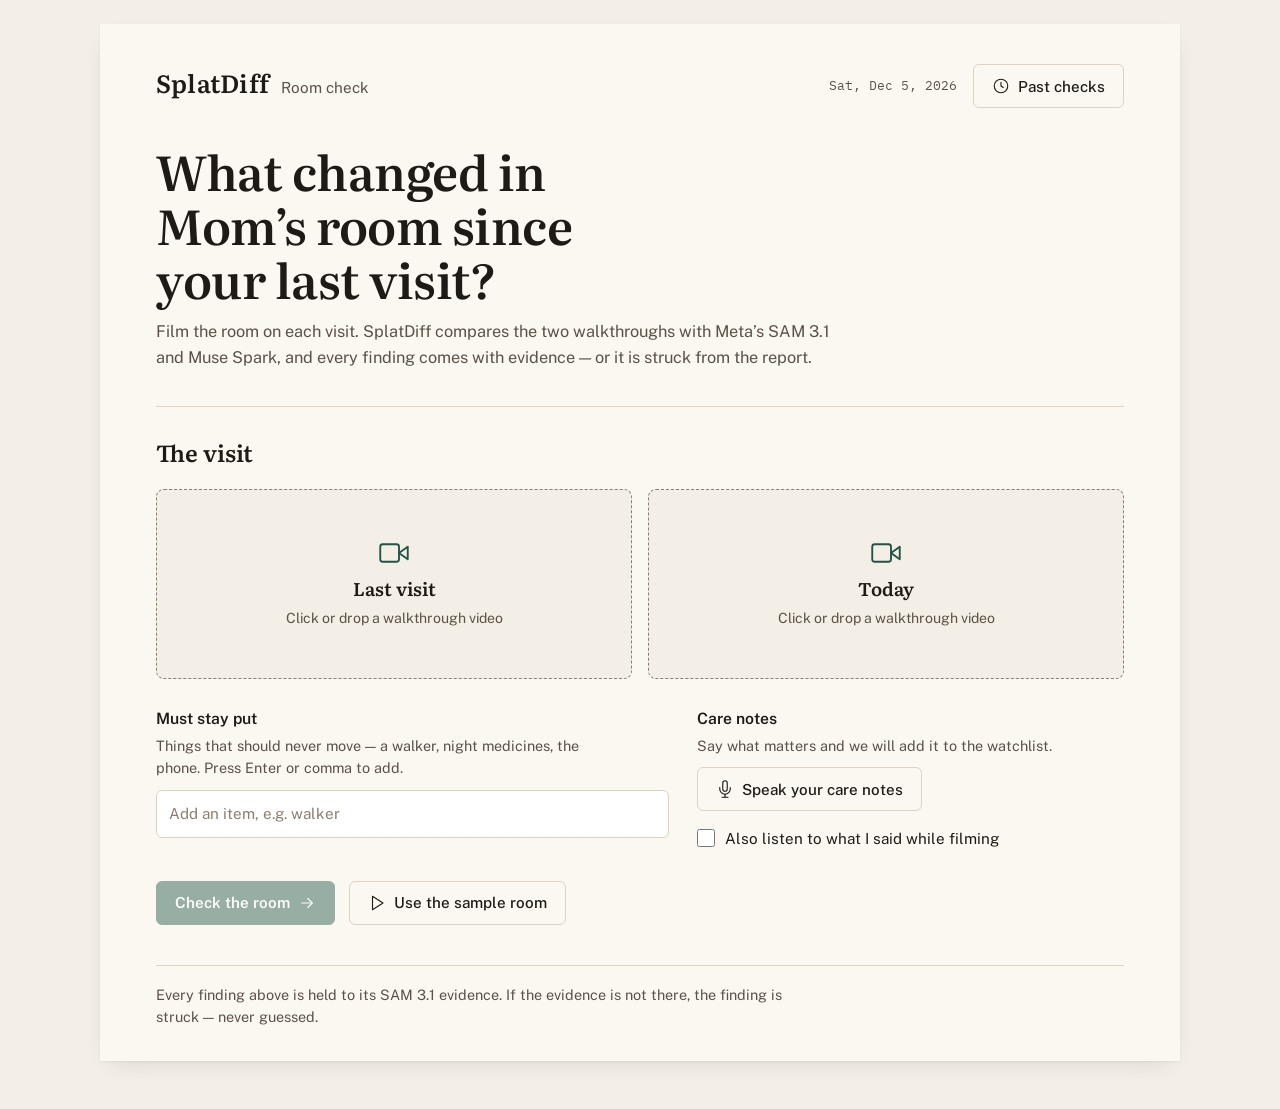
==== web/index.html @ a527a8ee "SplatDiff v2: Care dossier web UI, live SSE check, care watchlist, risk triage, voice notes (Muse Vo" ====
<!DOCTYPE html>
<html lang="en">
<head>
  <meta charset="UTF-8">
  <meta name="viewport" content="width=device-width, initial-scale=1.0">
  <meta name="description" content="SplatDiff compares two room walkthroughs and reports what changed, with evidence for every finding.">
  <title>SplatDiff — Room check</title>
  <link href="https://fonts.googleapis.com/css2?family=Literata:opsz,wght@7..72,400;7..72,600&family=Public+Sans:wght@400;500;600&family=IBM+Plex+Mono:wght@400;500&display=swap" rel="stylesheet">
  <link rel="stylesheet" href="/web/app.css">
  <script src="/web/app.js" defer></script>
</head>
<body>
  <div class="sheet">

    <header class="masthead">
      <div class="masthead-top">
        <div class="wordmark-block">
          <span class="wordmark">SplatDiff</span>
          <span class="wordmark-sub">Room check</span>
        </div>
        <div class="masthead-right">
          <time class="today mono" id="todayDate" datetime=""></time>
          <button type="button" class="btn btn-quiet" id="historyBtn" aria-expanded="false" aria-controls="historyDrawer">
            <svg class="icon" viewBox="0 0 24 24" fill="none" stroke="currentColor" stroke-width="1.5" stroke-linecap="round" stroke-linejoin="round" aria-hidden="true"><circle cx="12" cy="12" r="9"/><path d="M12 7v5l3 2"/></svg>
            Past checks
          </button>
        </div>
      </div>

      <div class="history-drawer" id="historyDrawer" hidden>
        <div class="history-drawer-head">
          <h2 class="drawer-title">Past checks</h2>
          <button type="button" class="icon-btn" id="historyClose" aria-label="Close past checks">
            <svg class="icon" viewBox="0 0 24 24" fill="none" stroke="currentColor" stroke-width="1.5" stroke-linecap="round" aria-hidden="true"><path d="M5 5l14 14M19 5L5 19"/></svg>
          </button>
        </div>
        <div id="historyList" class="history-list" aria-live="polite"></div>
      </div>

      <h1 class="promise">What changed in Mom&rsquo;s room since your last visit?</h1>
      <p class="promise-sub">Film the room on each visit. SplatDiff compares the two walkthroughs with Meta&rsquo;s SAM&nbsp;3.1 and Muse&nbsp;Spark, and every finding comes with evidence — or it is struck from the report.</p>
    </header>

    <main>
      <section class="intake" id="intake" aria-labelledby="intakeTitle">
        <h2 class="section-title" id="intakeTitle">The visit</h2>

        <div class="drop-grid">
          <div class="dropzone-wrap">
            <div class="dropzone" id="dropBefore" data-side="before" tabindex="0" role="button"
                 aria-label="Choose the video from the last visit" aria-describedby="dropBeforeHint">
              <input type="file" id="fileBefore" accept="video/*" class="file-input" tabindex="-1" aria-hidden="true">
              <div class="dropzone-empty" id="dropBeforeEmpty">
                <svg class="icon icon-lg" viewBox="0 0 24 24" fill="none" stroke="currentColor" stroke-width="1.5" stroke-linecap="round" stroke-linejoin="round" aria-hidden="true"><path d="M23 7l-7 5 7 5V7z"/><rect x="1" y="5" width="15" height="14" rx="2"/></svg>
                <span class="dropzone-label">Last visit</span>
                <span class="dropzone-hint" id="dropBeforeHint">Click or drop a walkthrough video</span>
              </div>
              <video class="dropzone-video" id="videoBefore" controls playsinline preload="metadata" hidden></video>
              <span class="dropzone-file mono" id="fileNameBefore" hidden></span>
            </div>
          </div>

          <div class="dropzone-wrap">
            <div class="dropzone" id="dropAfter" data-side="after" tabindex="0" role="button"
                 aria-label="Choose the video from today" aria-describedby="dropAfterHint">
              <input type="file" id="fileAfter" accept="video/*" class="file-input" tabindex="-1" aria-hidden="true">
              <div class="dropzone-empty" id="dropAfterEmpty">
                <svg class="icon icon-lg" viewBox="0 0 24 24" fill="none" stroke="currentColor" stroke-width="1.5" stroke-linecap="round" stroke-linejoin="round" aria-hidden="true"><path d="M23 7l-7 5 7 5V7z"/><rect x="1" y="5" width="15" height="14" rx="2"/></svg>
                <span class="dropzone-label">Today</span>
                <span class="dropzone-hint" id="dropAfterHint">Click or drop a walkthrough video</span>
              </div>
              <video class="dropzone-video" id="videoAfter" controls playsinline preload="metadata" hidden></video>
              <span class="dropzone-file mono" id="fileNameAfter" hidden></span>
            </div>
          </div>
        </div>

        <p class="sample-note mono" id="sampleNote" hidden></p>

        <div class="care-row">
          <div class="watchlist-block">
            <label class="field-label" for="tagInput">Must stay put</label>
            <p class="field-help">Things that should never move — a walker, night medicines, the phone. Press Enter or comma to add.</p>
            <div class="tag-box" id="tagBox">
              <span class="tag-list" id="tagList"></span>
              <input type="text" id="tagInput" class="tag-input" placeholder="Add an item, e.g. walker"
                     autocomplete="off" spellcheck="false" aria-label="Add an item that must stay put">
            </div>
          </div>

          <div class="voice-block">
            <span class="field-label" id="voiceLabel">Care notes</span>
            <p class="field-help">Say what matters and we will add it to the watchlist.</p>
            <div class="voice-controls" role="group" aria-labelledby="voiceLabel">
              <button type="button" class="btn btn-quiet" id="voiceBtn">
                <svg class="icon" viewBox="0 0 24 24" fill="none" stroke="currentColor" stroke-width="1.5" stroke-linecap="round" stroke-linejoin="round" aria-hidden="true"><path d="M12 1a3 3 0 0 0-3 3v8a3 3 0 0 0 6 0V4a3 3 0 0 0-3-3z"/><path d="M19 10v2a7 7 0 0 1-14 0v-2"/><path d="M12 19v4"/><path d="M8 23h8"/></svg>
                <span id="voiceBtnText">Speak your care notes</span>
              </button>
              <button type="button" class="btn btn-quiet btn-stop" id="voiceStopBtn" hidden>
                <svg class="icon" viewBox="0 0 24 24" fill="none" stroke="currentColor" stroke-width="1.5" stroke-linecap="round" aria-hidden="true"><rect x="6" y="6" width="12" height="12" rx="1"/></svg>
                Stop
              </button>
              <span class="voice-timer mono" id="voiceTimer" hidden aria-live="polite">0:00</span>
            </div>
            <p class="voice-status" id="voiceStatus" role="status" aria-live="polite" hidden></p>
            <blockquote class="voice-quote" id="voiceQuote" hidden>
              <span class="voice-quote-label">Heard:</span>
              <span class="voice-quote-text" id="voiceQuoteText"></span>
            </blockquote>
            <label class="check-row" for="narrationCheck">
              <input type="checkbox" id="narrationCheck">
              <span>Also listen to what I said while filming</span>
            </label>
          </div>
        </div>

        <div class="actions">
          <button type="button" class="btn btn-primary" id="runBtn" disabled>
            Check the room
            <svg class="icon" viewBox="0 0 24 24" fill="none" stroke="currentColor" stroke-width="1.5" stroke-linecap="round" stroke-linejoin="round" aria-hidden="true"><path d="M5 12h14"/><path d="M13 6l6 6-6 6"/></svg>
          </button>
          <button type="button" class="btn btn-quiet" id="sampleBtn">
            <svg class="icon" viewBox="0 0 24 24" fill="none" stroke="currentColor" stroke-width="1.5" stroke-linecap="round" stroke-linejoin="round" aria-hidden="true"><polygon points="6 3 20 12 6 21 6 3"/></svg>
            Use the sample room
          </button>
          <p class="actions-error" id="runError" role="alert" hidden></p>
        </div>
      </section>

      <section class="live" id="liveSection" aria-labelledby="liveTitle" hidden>
        <h2 class="section-title" id="liveTitle">The check, as it happens</h2>
        <ol class="stage-list" id="stageList"></ol>
        <p class="ledger-line mono" id="ledgerLine" aria-live="polite">elapsed 0.0 s · cost $0.00 · models used: —</p>
        <div class="live-error" id="liveError" hidden>
          <p class="live-error-text" id="liveErrorText" role="alert"></p>
          <button type="button" class="btn btn-quiet" id="retryBtn">Try again</button>
        </div>
      </section>

      <section class="report" id="reportSection" aria-labelledby="reportSummary" hidden>
        <p class="print-header" id="printHeader">Room check</p>

        <h2 class="report-summary" id="reportSummary"></h2>
        <p class="report-stats mono" id="reportStats"></p>

        <div class="report-block" id="watchlistBlock" hidden>
          <h3 class="report-heading">Care watchlist</h3>
          <div id="watchlistRows"></div>
        </div>

        <div class="report-block" id="findingsBlock">
          <h3 class="report-heading">What changed</h3>
          <p class="report-empty" id="findingsEmpty" hidden>No changes could be proven from the evidence in these two walkthroughs.</p>
          <div id="findingsList"></div>
        </div>

        <div class="report-block" id="struckBlock" hidden>
          <h3 class="report-heading">Struck from the report</h3>
          <p class="report-note">These were suggested during the check but the SAM&nbsp;3.1 evidence did not support them, so they were removed.</p>
          <div id="struckList"></div>
        </div>

        <footer class="report-footer">
          <div class="footer-ledger" id="footerLedger"></div>
          <div class="footer-actions">
            <button type="button" class="btn btn-quiet" id="printBtn">
              <svg class="icon" viewBox="0 0 24 24" fill="none" stroke="currentColor" stroke-width="1.5" stroke-linecap="round" stroke-linejoin="round" aria-hidden="true"><path d="M6 9V2h12v7"/><path d="M6 18H4a2 2 0 0 1-2-2v-5a2 2 0 0 1 2-2h16a2 2 0 0 1 2 2v5a2 2 0 0 1-2 2h-2"/><rect x="6" y="14" width="12" height="8"/></svg>
              Print for family
            </button>
            <button type="button" class="btn btn-quiet" id="copyBtn">
              <svg class="icon" viewBox="0 0 24 24" fill="none" stroke="currentColor" stroke-width="1.5" stroke-linecap="round" stroke-linejoin="round" aria-hidden="true"><rect x="9" y="9" width="13" height="13" rx="2"/><path d="M5 15H4a2 2 0 0 1-2-2V4a2 2 0 0 1 2-2h9a2 2 0 0 1 2 2v1"/></svg>
              <span id="copyBtnText">Copy summary</span>
            </button>
          </div>
        </footer>
      </section>
    </main>

    <footer class="colophon">
      <p>Every finding above is held to its SAM&nbsp;3.1 evidence. If the evidence is not there, the finding is struck — never guessed.</p>
    </footer>
  </div>
</body>
</html>
---- web/app.css ----
:root {
  --paper: #F4EFE6;
  --sheet: #FBF8F2;
  --rule: #DDD3C2;
  --ink: #1E1A16;
  --ink-2: #5B5147;
  --ink-faint: #8A7F72;
  --green: #1F5546;
  --green-pale: #DCE8DF;
  --brick: #A3312A;
  --ochre: #9A6410;
  --moss: #4E6A3B;
  --shadow: 0 1px 2px rgba(30, 26, 22, .06), 0 8px 24px -12px rgba(30, 26, 22, .18);
  --font-display: "Literata", Georgia, "Times New Roman", serif;
  --font-ui: "Public Sans", -apple-system, "Segoe UI", sans-serif;
  --font-mono: "IBM Plex Mono", "SFMono-Regular", Consolas, monospace;
}

*, *::before, *::after { box-sizing: border-box; }

[hidden] { display: none !important; }

html { -webkit-text-size-adjust: 100%; }

body {
  margin: 0;
  background: var(--paper);
  color: var(--ink);
  font-family: var(--font-ui);
  font-size: 16px;
  line-height: 1.55;
  caret-color: var(--green);
}

::selection { background: var(--green-pale); color: var(--green); }

:focus-visible {
  outline: 2px solid var(--green);
  outline-offset: 2px;
  border-radius: 2px;
}

a { color: var(--green); text-underline-offset: 3px; }

::-webkit-scrollbar { width: 10px; height: 10px; }
::-webkit-scrollbar-track { background: var(--paper); }
::-webkit-scrollbar-thumb { background: var(--rule); border-radius: 5px; border: 2px solid var(--paper); }
* { scrollbar-width: thin; scrollbar-color: var(--rule) var(--paper); }

.mono {
  font-family: var(--font-mono);
  font-variant-numeric: tabular-nums;
  font-size: .82rem;
}

.icon { width: 18px; height: 18px; flex: none; vertical-align: -3px; }
.icon-lg { width: 30px; height: 30px; }

/* ---------- Sheet ---------- */

.sheet {
  max-width: 1080px;
  margin: 24px auto 48px;
  background: var(--sheet);
  box-shadow: var(--shadow);
  padding: 40px 56px 32px;
}

/* ---------- Masthead ---------- */

.masthead-top {
  display: flex;
  align-items: flex-start;
  justify-content: space-between;
  gap: 16px;
  flex-wrap: wrap;
}

.wordmark-block { display: flex; align-items: baseline; gap: 12px; flex-wrap: wrap; }
.wordmark { font-family: var(--font-display); font-weight: 600; font-size: 1.55rem; letter-spacing: .01em; }
.wordmark-sub { color: var(--ink-2); font-size: .95rem; }

.masthead-right { display: flex; align-items: center; gap: 16px; flex-wrap: wrap; }
.today { color: var(--ink-2); }

.promise {
  font-family: var(--font-display);
  font-weight: 600;
  font-size: 3rem;
  line-height: 1.12;
  letter-spacing: -.01em;
  margin: 36px 0 14px;
  max-width: 18ch;
}

.promise-sub { color: var(--ink-2); max-width: 70ch; margin: 0 0 8px; font-size: 1.02rem; }

/* ---------- Buttons ---------- */

.btn {
  font-family: var(--font-ui);
  font-size: .95rem;
  font-weight: 500;
  display: inline-flex;
  align-items: center;
  gap: 8px;
  padding: 10px 18px;
  border-radius: 6px;
  border: 1px solid var(--rule);
  background: var(--sheet);
  color: var(--ink);
  cursor: pointer;
  min-height: 44px;
  transition: background-color .15s ease, border-color .15s ease, color .15s ease;
}
.btn:hover:not(:disabled) { border-color: var(--ink-2); }
.btn:disabled { opacity: .45; cursor: not-allowed; }

.btn-primary { background: var(--green); border-color: var(--green); color: #fff; font-weight: 600; }
.btn-primary:hover:not(:disabled) { background: #17402f; border-color: #17402f; }

.btn-quiet { background: transparent; }
.btn-quiet:hover:not(:disabled) { background: var(--paper); }

.btn-stop { color: var(--brick); border-color: var(--brick); }

.icon-btn {
  display: inline-flex; align-items: center; justify-content: center;
  width: 36px; height: 36px; padding: 0;
  background: transparent; border: 1px solid var(--rule); border-radius: 6px;
  color: var(--ink-2); cursor: pointer;
}
.icon-btn:hover { color: var(--ink); border-color: var(--ink-2); }

/* ---------- History drawer ---------- */

.history-drawer {
  margin-top: 20px;
  border-top: 1px solid var(--rule);
  border-bottom: 1px solid var(--rule);
  padding: 16px 0 8px;
}
.history-drawer-head { display: flex; align-items: center; justify-content: space-between; margin-bottom: 8px; }
.drawer-title { font-family: var(--font-display); font-weight: 600; font-size: 1.2rem; margin: 0; }

.history-list { display: flex; flex-direction: column; }
.history-empty, .history-status { color: var(--ink-2); padding: 10px 0 14px; margin: 0; }
.history-status-error { color: var(--brick); }

.history-item {
  display: block; width: 100%; text-align: left;
  background: none; border: none; border-top: 1px solid var(--rule);
  padding: 12px 4px; cursor: pointer; font-family: var(--font-ui); color: var(--ink);
}
.history-item:first-child { border-top: none; }
.history-item:hover { background: var(--paper); }
.history-item-summary { display: block; font-weight: 500; margin-bottom: 3px; }
.history-item-meta { display: block; color: var(--ink-2); font-size: .85rem; }
.history-item-meta .mono { font-size: .78rem; }

/* ---------- Sections ---------- */

.section-title {
  font-family: var(--font-display);
  font-weight: 600;
  font-size: 1.45rem;
  margin: 0 0 18px;
}

.intake, .live, .report { border-top: 1px solid var(--rule); margin-top: 36px; padding-top: 28px; }

/* ---------- Drop zones ---------- */

.drop-grid { display: grid; grid-template-columns: 1fr; gap: 16px; }

.dropzone {
  position: relative;
  border: 1px dashed var(--ink-faint);
  border-radius: 8px;
  background: var(--paper);
  min-height: 190px;
  display: flex; flex-direction: column; align-items: stretch; justify-content: center;
  padding: 14px;
  cursor: pointer;
  transition: border-color .15s ease, background-color .15s ease;
}
.dropzone:hover { border-color: var(--green); }
.dropzone.drag-over { border-color: var(--green); background: var(--green-pale); }
.dropzone.has-video { border-style: solid; border-color: var(--rule); background: var(--sheet); cursor: default; }

.file-input { position: absolute; width: 1px; height: 1px; opacity: 0; overflow: hidden; }

.dropzone-empty {
  display: flex; flex-direction: column; align-items: center; gap: 6px;
  text-align: center; color: var(--ink-2); padding: 22px 8px; pointer-events: none;
}
.dropzone-empty .icon { color: var(--green); }
.dropzone-label { font-family: var(--font-display); font-weight: 600; font-size: 1.15rem; color: var(--ink); }
.dropzone-hint { font-size: .88rem; }

.dropzone-video { width: 100%; max-height: 300px; border-radius: 4px; background: #000; }
.dropzone-file { display: block; margin-top: 8px; color: var(--ink-2); word-break: break-all; }

.sample-note { color: var(--green); margin: 12px 0 0; }

/* ---------- Care row ---------- */

.care-row { display: grid; grid-template-columns: 1fr; gap: 28px; margin-top: 28px; }

.field-label { display: block; font-weight: 600; font-size: .98rem; margin-bottom: 4px; }
.field-help { color: var(--ink-2); font-size: .9rem; margin: 0 0 10px; max-width: 52ch; }

.tag-box {
  display: flex; flex-wrap: wrap; align-items: center; gap: 8px;
  border: 1px solid var(--rule); border-radius: 6px; background: #fff;
  padding: 8px 10px; min-height: 48px; cursor: text;
}
.tag-box:focus-within { outline: 2px solid var(--green); outline-offset: 2px; }

.tag-list { display: contents; }

.tag {
  display: inline-flex; align-items: center; gap: 6px;
  background: var(--paper); border: 1px solid var(--rule); border-radius: 999px;
  padding: 4px 6px 4px 12px; font-size: .9rem; font-weight: 500;
}
.tag.just-added { background: var(--green-pale); border-color: var(--green); color: var(--green); transition: background-color .4s ease, border-color .4s ease, color .4s ease; }
.tag-remove {
  display: inline-flex; align-items: center; justify-content: center;
  width: 22px; height: 22px; padding: 0; border: none; border-radius: 50%;
  background: transparent; color: var(--ink-2); cursor: pointer;
}
.tag-remove:hover { color: var(--brick); background: var(--sheet); }
.tag-remove .icon { width: 12px; height: 12px; }

.tag-input {
  flex: 1 1 160px; min-width: 140px;
  border: none; background: transparent; font-family: var(--font-ui); font-size: .95rem;
  color: var(--ink); padding: 6px 2px;
}
.tag-input:focus { outline: none; }
.tag-input::placeholder { color: var(--ink-faint); }

.voice-controls { display: flex; align-items: center; gap: 12px; flex-wrap: wrap; }
.voice-timer { color: var(--brick); }
.voice-status { margin: 10px 0 0; font-size: .92rem; color: var(--ink-2); }
.voice-status-error { color: var(--brick); }

.voice-quote {
  margin: 14px 0 0; padding: 12px 16px;
  background: var(--paper); border: 1px solid var(--rule); border-radius: 6px;
  font-family: var(--font-display); font-style: italic; font-size: 1.05rem; line-height: 1.5;
}
.voice-quote-label { font-style: normal; font-family: var(--font-ui); font-size: .82rem; font-weight: 600; color: var(--green); display: block; margin-bottom: 4px; }

.check-row { display: flex; align-items: flex-start; gap: 10px; margin-top: 16px; cursor: pointer; font-size: .95rem; max-width: 46ch; }
.check-row input[type="checkbox"] { width: 18px; height: 18px; margin: 2px 0 0; accent-color: var(--green); flex: none; cursor: pointer; }

/* ---------- Actions ---------- */

.actions { display: flex; align-items: center; gap: 14px; flex-wrap: wrap; margin-top: 30px; }
.actions-error { color: var(--brick); margin: 0; width: 100%; font-size: .93rem; }

/* ---------- Live stages ---------- */

.stage-list { list-style: none; margin: 0; padding: 0; }

.stage-row {
  display: flex; gap: 14px;
  padding: 13px 0;
  border-top: 1px solid var(--rule);
}
.stage-row:first-child { border-top: none; padding-top: 2px; }

.stage-dot {
  flex: none; width: 11px; height: 11px; border-radius: 50%;
  border: 2px solid var(--ink-faint); background: transparent;
  margin-top: 6px;
}
.stage-row[data-status="active"] .stage-dot { border-color: var(--green); background: var(--green); animation: pulse 1.4s ease-in-out infinite; }
.stage-row[data-status="done"] .stage-dot { border-color: var(--green); background: var(--green); }
.stage-row[data-status="error"] .stage-dot { border-color: var(--brick); background: var(--brick); }

@keyframes pulse {
  0%, 100% { box-shadow: 0 0 0 0 rgba(31, 85, 70, .35); }
  50% { box-shadow: 0 0 0 6px rgba(31, 85, 70, 0); }
}

.stage-body { flex: 1 1 auto; min-width: 0; }
.stage-head { display: flex; align-items: baseline; justify-content: space-between; gap: 12px; flex-wrap: wrap; }
.stage-title { font-weight: 600; font-size: .99rem; }
.stage-row[data-status="pending"] .stage-title { color: var(--ink-faint); }
.stage-model { color: var(--ink-2); }
.stage-detail { color: var(--ink-2); font-size: .92rem; margin-top: 2px; overflow-wrap: break-word; }
.stage-detail:empty { display: none; }
.stage-extra { margin-top: 10px; }
.stage-extra:empty { display: none; }
.stage-lines { list-style: none; margin: 8px 0 0; padding: 0; }
.stage-lines li { font-size: .9rem; color: var(--ink-2); padding: 2px 0; overflow-wrap: break-word; }
.stage-lines .mono { font-size: .78rem; }

.voice-line { font-family: var(--font-display); font-style: italic; color: var(--ink); font-size: 1rem; }

.filmstrips { display: flex; flex-direction: column; gap: 12px; }
.filmstrip-label { font-size: .85rem; font-weight: 600; color: var(--ink-2); margin-bottom: 5px; }
.filmstrip { display: flex; gap: 6px; flex-wrap: wrap; }
.filmstrip img {
  width: calc(16.66% - 5px); min-width: 64px; aspect-ratio: 4 / 3; object-fit: cover;
  border: 1px solid var(--rule); border-radius: 3px; background: var(--paper);
}

.chip-row { display: flex; flex-wrap: wrap; gap: 8px; }
.track-chip {
  display: inline-flex; align-items: center; gap: 8px;
  border: 1px solid var(--rule); border-radius: 999px; background: #fff;
  padding: 4px 10px 4px 12px; font-size: .88rem; font-weight: 500;
}
.track-marks { display: inline-flex; gap: 4px; }
.track-mark {
  display: inline-flex; align-items: center; justify-content: center;
  width: 19px; height: 19px; border-radius: 50%;
  border: 1.5px solid var(--ink-faint); color: var(--ink-faint);
  font-family: var(--font-mono); font-size: .62rem; font-weight: 500;
}
.track-mark.filled { background: var(--ink); border-color: var(--ink); color: var(--sheet); }
.track-mark.hollow { background: transparent; border-color: var(--ink-2); color: var(--ink-2); }
.track-count { margin-top: 8px; color: var(--ink-2); }

.ledger-line {
  margin: 18px 0 0; padding-top: 14px; border-top: 1px solid var(--rule);
  color: var(--ink-2); overflow-wrap: break-word;
}

.live-error { margin-top: 16px; display: flex; align-items: center; gap: 14px; flex-wrap: wrap; }
.live-error-text { color: var(--brick); margin: 0; font-weight: 500; }

/* ---------- Report ---------- */

.print-header { display: none; }

.report-summary {
  font-family: var(--font-display);
  font-weight: 600;
  font-size: 1.9rem;
  line-height: 1.25;
  margin: 0 0 10px;
  max-width: 34ch;
}
.report-stats { color: var(--ink-2); margin: 0; overflow-wrap: break-word; }

.report-block { margin-top: 30px; }
.report-heading { font-family: var(--font-display); font-weight: 600; font-size: 1.3rem; margin: 0 0 6px; }
.report-note { color: var(--ink-2); margin: 0 0 6px; max-width: 68ch; }
.report-empty { color: var(--ink-2); margin: 6px 0 0; }
.struck-empty { font-size: .95rem; padding: 6px 0 2px; }

.watch-row {
  display: flex; gap: 14px; align-items: flex-start;
  padding: 13px 0; border-top: 1px solid var(--rule);
}
.watch-main { flex: 1 1 auto; min-width: 0; }
.watch-name { font-weight: 600; text-transform: capitalize; }
.watch-status { color: var(--ink-2); }
.watch-note { color: var(--ink-2); font-size: .92rem; margin-top: 2px; }
.watch-thumbs { display: flex; gap: 6px; flex: none; }
.watch-thumbs img { width: 84px; height: 62px; object-fit: cover; border: 1px solid var(--rule); border-radius: 3px; }

.risk-tag { display: inline-flex; align-items: center; gap: 7px; font-size: .82rem; font-weight: 600; letter-spacing: .02em; white-space: nowrap; }
.risk-dot { width: 9px; height: 9px; border-radius: 50%; flex: none; }
.risk-high { color: var(--brick); }
.risk-high .risk-dot { background: var(--brick); }
.risk-medium { color: var(--ochre); }
.risk-medium .risk-dot { background: var(--ochre); }
.risk-low { color: var(--moss); }
.risk-low .risk-dot { background: var(--moss); }

.finding { padding: 20px 0 22px; border-top: 1px solid var(--rule); }
.finding-top { display: flex; align-items: center; justify-content: flex-end; gap: 12px; flex-wrap: wrap; margin-bottom: 6px; }
.finding-title { font-family: var(--font-display); font-weight: 600; font-size: 1.45rem; line-height: 1.2; margin: 0 0 8px; }
.finding-title.change-added { color: var(--moss); }
.finding-title.change-removed { color: var(--brick); }
.finding-title.change-moved { color: var(--ochre); }
.tracked-as { color: var(--ink-2); margin: -4px 0 8px; overflow-wrap: break-word; }
.watch-main .tracked-as { margin: 3px 0 0; }
.finding-text { margin: 0 0 6px; max-width: 72ch; }
.finding-note { color: var(--ink-2); margin: 0 0 6px; max-width: 72ch; font-size: .95rem; }
.finding-note:empty { display: none; }

.evidence { margin-top: 12px; }
.evidence summary {
  display: inline-flex; align-items: center; gap: 8px;
  font-weight: 600; font-size: .92rem; color: var(--green);
  cursor: pointer; list-style: none; padding: 6px 0; min-height: 32px;
}
.evidence summary::-webkit-details-marker { display: none; }
.evidence summary:hover { text-decoration: underline; text-underline-offset: 3px; }

.evidence-board { margin-top: 10px; }
.plates { display: grid; grid-template-columns: 1fr; gap: 14px; }
.plate { margin: 0; }
.plate img { width: 100%; display: block; border: 1px solid var(--rule); border-radius: 4px; background: var(--paper); }
.plate figcaption { color: var(--ink-2); font-size: .85rem; margin-top: 6px; }
.plate figcaption .mono { font-size: .76rem; }
.plate-missing {
  display: flex; align-items: center; justify-content: center;
  min-height: 150px; border: 1px dashed var(--rule); border-radius: 4px;
  color: var(--ink-faint); font-size: 1rem; background: var(--paper);
  font-family: var(--font-display); font-style: italic;
}

.evidence-table { width: 100%; border-collapse: collapse; margin-top: 16px; }
.evidence-table th, .evidence-table td {
  text-align: left; padding: 7px 10px 7px 0; vertical-align: top;
  border-top: 1px solid var(--rule); font-size: .8rem;
}
.evidence-table th { font-family: var(--font-ui); font-weight: 600; color: var(--ink-2); font-size: .85rem; width: 42%; }
.evidence-table td { font-family: var(--font-mono); font-variant-numeric: tabular-nums; overflow-wrap: break-word; }

.struck { padding: 18px 0 20px; border-top: 1px solid var(--rule); }
.struck-title {
  font-family: var(--font-display); font-weight: 600; font-size: 1.3rem; line-height: 1.25;
  margin: 0 0 8px; display: inline-block; max-width: 100%;
}
.strike-wrap { position: relative; display: inline-block; }
.strike-svg {
  position: absolute; left: -2px; right: -2px; top: 50%; transform: translateY(-50%);
  width: calc(100% + 4px); height: 14px; overflow: visible; pointer-events: none;
}
.strike-path {
  fill: none; stroke: var(--ink); stroke-width: 2.4; stroke-linecap: round;
  stroke-dasharray: 420; stroke-dashoffset: 420;
}
.report-animated .strike-path { animation: strike-draw .6s ease-out forwards; animation-delay: var(--strike-delay, 0ms); }

@keyframes strike-draw { to { stroke-dashoffset: 0; } }

.struck-reason { color: var(--brick); margin: 0 0 6px; max-width: 72ch; }
.struck-text { color: var(--ink-2); margin: 0 0 6px; max-width: 72ch; font-size: .95rem; }
.struck-text:empty { display: none; }

.report-footer { margin-top: 34px; border-top: 1px solid var(--rule); padding-top: 18px; }
.footer-ledger { display: flex; flex-wrap: wrap; gap: 8px 10px; align-items: center; margin-bottom: 16px; }
.model-chip {
  font-family: var(--font-mono); font-variant-numeric: tabular-nums; font-size: .76rem;
  border: 1px solid var(--rule); border-radius: 999px; padding: 3px 10px; background: #fff; color: var(--ink-2);
}
.footer-stat { font-family: var(--font-mono); font-variant-numeric: tabular-nums; font-size: .78rem; color: var(--ink-2); }
.footer-actions { display: flex; gap: 12px; flex-wrap: wrap; }

.colophon { border-top: 1px solid var(--rule); margin-top: 40px; padding-top: 18px; }
.colophon p { color: var(--ink-2); font-size: .9rem; margin: 0; max-width: 70ch; }

/* ---------- Responsive ---------- */

@media (min-width: 900px) {
  .drop-grid { grid-template-columns: 1fr 1fr; }
  .care-row { grid-template-columns: 1.2fr 1fr; }
  .plates { grid-template-columns: 1fr 1fr; }
}

@media (max-width: 899px) {
  .sheet { padding: 28px 16px 24px; margin: 0 auto 32px; }
  .promise { font-size: 2.1rem; }
  .report-summary { font-size: 1.55rem; }
  .masthead-right { width: 100%; justify-content: space-between; }
  .watch-row { flex-wrap: wrap; }
  .evidence-table th { width: 46%; }
}

@media (prefers-reduced-motion: reduce) {
  *, *::before, *::after {
    animation-duration: .01ms !important;
    animation-iteration-count: 1 !important;
    transition-duration: .01ms !important;
    scroll-behavior: auto !important;
  }
  .stage-row[data-status="active"] .stage-dot { animation: none; }
  .strike-path { stroke-dashoffset: 0; animation: none !important; }
}

/* ---------- Print ---------- */

@media print {
  @page { margin: 18mm 16mm; }
  body { background: #fff; color: #000; font-size: 11pt; }
  .sheet { box-shadow: none; margin: 0; max-width: none; padding: 0; background: #fff; }
  .masthead, .intake, .live, .colophon, .footer-actions, .history-drawer { display: none !important; }
  .report { border-top: none; margin-top: 0; padding-top: 0; }
  .report[hidden] { display: none !important; }
  .print-header {
    display: block;
    font-family: var(--font-display); font-weight: 600; font-size: 20pt;
    border-bottom: 1.5pt solid #000; padding-bottom: 8pt; margin-bottom: 16pt;
  }
  .report-summary { font-size: 16pt; color: #000; }
  .report-stats, .finding-note, .watch-note, .watch-status, .report-note, .struck-text { color: #333; }
  .finding-title.change-added, .finding-title.change-removed, .finding-title.change-moved { color: #000; }
  .risk-high, .risk-medium, .risk-low, .struck-reason { color: #000; }
  .evidence { break-inside: avoid; }
  .evidence-board { display: block !important; }
  .plates { display: flex; gap: 4%; }
  .plate { width: 48%; flex: none; }
  .plate img { width: 100%; }
  .plate-missing { border-color: #999; color: #555; min-height: 90pt; }
  .finding, .struck, .watch-row { break-inside: avoid; }
  .strike-path { stroke: #000; stroke-dashoffset: 0; animation: none !important; }
  .model-chip { border-color: #999; }
  details.evidence > .evidence-board { display: block; }
}
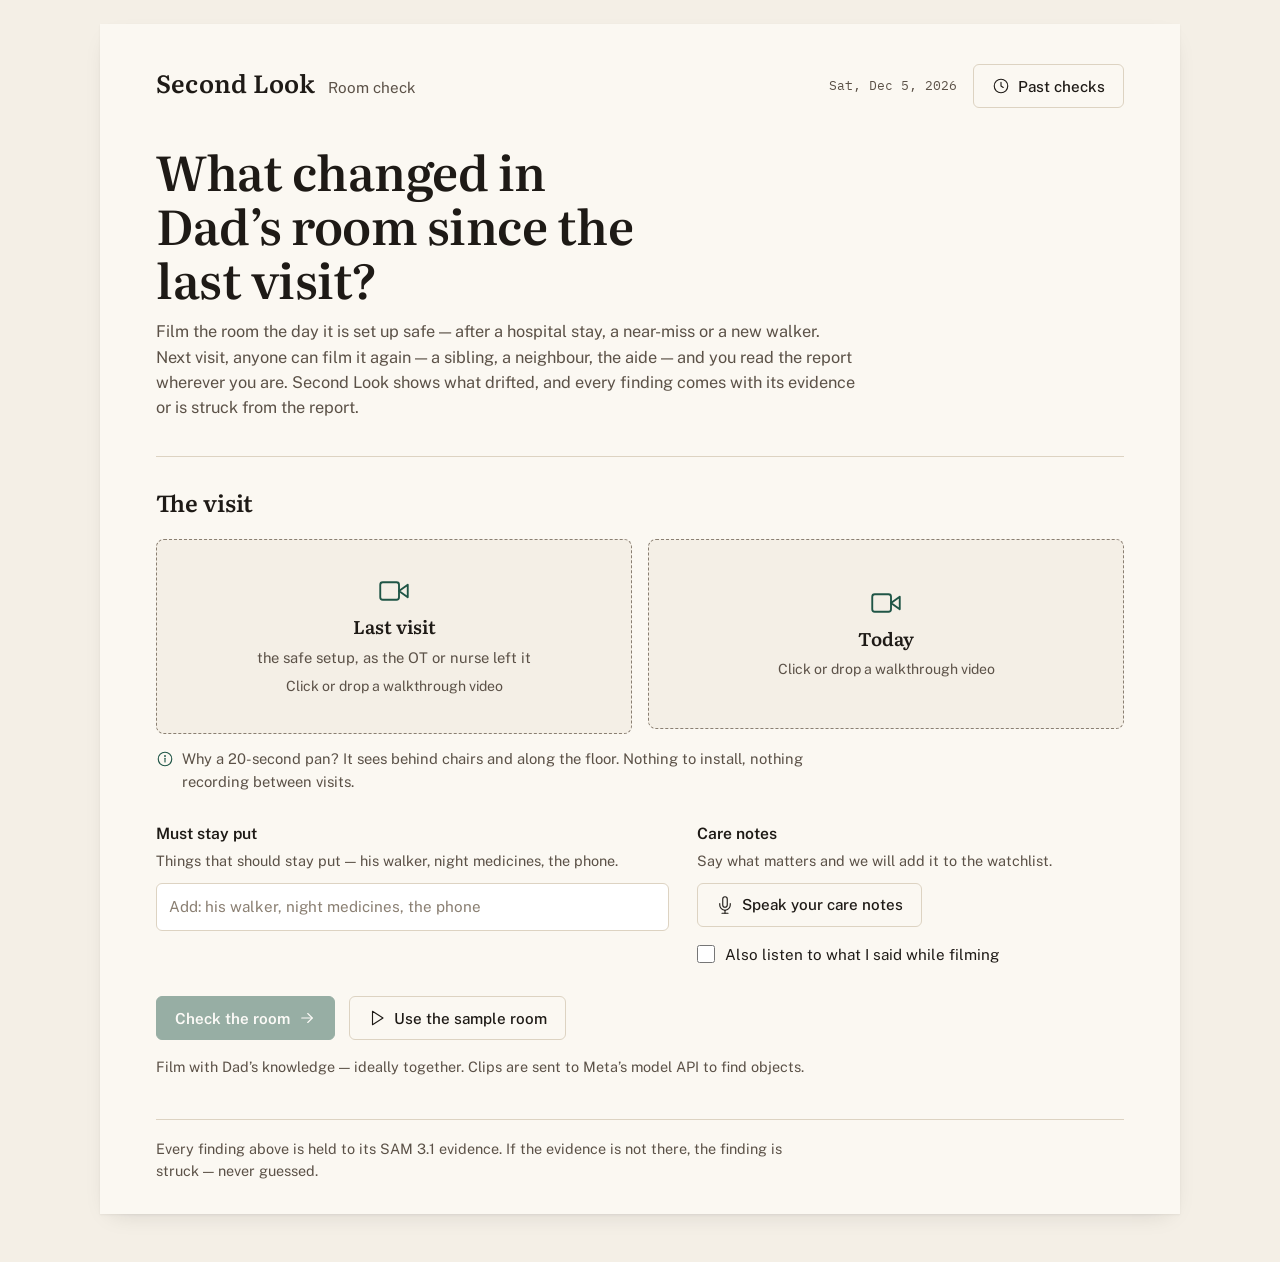
==== commit ee70e770: "Second Look: product page with Try it now, needs-attention alerts, send to family, sample deep link," ====
--- a/web/index.html
+++ b/web/index.html
@@ -3,10 +3,38 @@
 <head>
   <meta charset="UTF-8">
   <meta name="viewport" content="width=device-width, initial-scale=1.0">
-  <meta name="description" content="SplatDiff compares two room walkthroughs and reports what changed, with evidence for every finding.">
-  <title>SplatDiff — Room check</title>
+  <meta name="description" content="Second Look compares two room walkthroughs and reports what changed, with evidence for every finding.">
+  <title>Second Look — Room check</title>
   <link href="https://fonts.googleapis.com/css2?family=Literata:opsz,wght@7..72,400;7..72,600&family=Public+Sans:wght@400;500;600&family=IBM+Plex+Mono:wght@400;500&display=swap" rel="stylesheet">
   <link rel="stylesheet" href="/web/app.css">
+  <style>
+    /* Slim top bar: the wordmark is the way back to the product page. */
+    .masthead-top .wordmark { color: inherit; text-decoration: none; }
+    .masthead-top .wordmark:hover { text-decoration: underline; text-underline-offset: 4px; }
+    .masthead-top .wordmark:focus-visible { outline: 2px solid currentColor; outline-offset: 3px; border-radius: 2px; }
+    /* "Needs attention" banner: calm brick-ink panel, moss line when all is well. */
+    .attention-banner { margin: 0 0 1.25rem; padding: 1rem 1.15rem; border-radius: 10px; }
+    .attention-banner.is-alert { background: #5f2718; color: #fbeee6; border: 1px solid #4c1e12; }
+    .attention-banner.is-calm { background: #eef2df; color: #3c5227; border: 1px solid #d3ddba; }
+    .attention-title { margin: 0 0 0.5rem; font-size: 1.05rem; }
+    .attention-calm { margin: 0; }
+    .attention-list { margin: 0; padding-left: 1.2rem; }
+    .attention-list li { margin: 0.3rem 0; }
+    .attention-link { color: inherit; text-decoration: underline; text-underline-offset: 3px; }
+    .attention-link:hover, .attention-link:focus-visible { text-decoration-thickness: 2px; }
+    .attention-sorted-list { margin-top: 0.6rem; opacity: 0.75; }
+    .attention-sorted-list li.is-sorted { display: flex; gap: 0.5rem; align-items: baseline; flex-wrap: wrap; }
+    .attention-sorted-badge { font-size: 0.78em; letter-spacing: 0.04em; text-transform: uppercase; border: 1px solid currentColor; border-radius: 999px; padding: 0.05rem 0.5rem; }
+    .finding.is-sorted, .watch-row.is-sorted { opacity: 0.72; }
+    .attention-highlight { animation: attention-flash 1.8s ease-out; }
+    @keyframes attention-flash {
+      0%, 55% { background-color: #f3d9a4; box-shadow: 0 0 0 3px #b4552d; border-radius: 8px; }
+      100% { background-color: transparent; box-shadow: 0 0 0 0 transparent; }
+    }
+    @media (prefers-reduced-motion: reduce) {
+      .attention-highlight { animation: none; outline: 3px solid #b4552d; outline-offset: 2px; }
+    }
+  </style>
   <script src="/web/app.js" defer></script>
 </head>
 <body>
@@ -15,7 +43,7 @@
     <header class="masthead">
       <div class="masthead-top">
         <div class="wordmark-block">
-          <span class="wordmark">SplatDiff</span>
+          <a class="wordmark" href="/" aria-label="Second Look — back to the product page">Second Look</a>
           <span class="wordmark-sub">Room check</span>
         </div>
         <div class="masthead-right">
@@ -37,8 +65,8 @@
         <div id="historyList" class="history-list" aria-live="polite"></div>
       </div>
 
-      <h1 class="promise">What changed in Mom&rsquo;s room since your last visit?</h1>
-      <p class="promise-sub">Film the room on each visit. SplatDiff compares the two walkthroughs with Meta&rsquo;s SAM&nbsp;3.1 and Muse&nbsp;Spark, and every finding comes with evidence — or it is struck from the report.</p>
+      <h1 class="promise">What changed in Dad&rsquo;s room since the last visit?</h1>
+      <p class="promise-sub">Film the room the day it is set up safe — after a hospital stay, a near-miss or a new walker. Next visit, anyone can film it again — a sibling, a neighbour, the aide — and you read the report wherever you are. Second Look shows what drifted, and every finding comes with its evidence or is struck from the report.</p>
     </header>
 
     <main>
@@ -53,6 +81,7 @@
               <div class="dropzone-empty" id="dropBeforeEmpty">
                 <svg class="icon icon-lg" viewBox="0 0 24 24" fill="none" stroke="currentColor" stroke-width="1.5" stroke-linecap="round" stroke-linejoin="round" aria-hidden="true"><path d="M23 7l-7 5 7 5V7z"/><rect x="1" y="5" width="15" height="14" rx="2"/></svg>
                 <span class="dropzone-label">Last visit</span>
+                <span class="dropzone-helper">the safe setup, as the OT or nurse left it</span>
                 <span class="dropzone-hint" id="dropBeforeHint">Click or drop a walkthrough video</span>
               </div>
               <video class="dropzone-video" id="videoBefore" controls playsinline preload="metadata" hidden></video>
@@ -75,15 +104,20 @@
           </div>
         </div>
 
-        <p class="sample-note mono" id="sampleNote" hidden></p>
+        <p class="pan-note">
+          <svg class="icon" viewBox="0 0 24 24" fill="none" stroke="currentColor" stroke-width="1.5" stroke-linecap="round" stroke-linejoin="round" aria-hidden="true"><circle cx="12" cy="12" r="9"/><path d="M12 11v5"/><circle cx="12" cy="8" r="0.5" fill="currentColor"/></svg>
+          <span>Why a 20-second pan? It sees behind chairs and along the floor. Nothing to install, nothing recording between visits.</span>
+        </p>
+
+        <p class="sample-note" id="sampleNote" hidden></p>
 
         <div class="care-row">
           <div class="watchlist-block">
             <label class="field-label" for="tagInput">Must stay put</label>
-            <p class="field-help">Things that should never move — a walker, night medicines, the phone. Press Enter or comma to add.</p>
+            <p class="field-help">Things that should stay put — his walker, night medicines, the phone.</p>
             <div class="tag-box" id="tagBox">
               <span class="tag-list" id="tagList"></span>
-              <input type="text" id="tagInput" class="tag-input" placeholder="Add an item, e.g. walker"
+              <input type="text" id="tagInput" class="tag-input" placeholder="Add: his walker, night medicines, the phone"
                      autocomplete="off" spellcheck="false" aria-label="Add an item that must stay put">
             </div>
           </div>
@@ -114,7 +148,7 @@
           </div>
         </div>
 
-        <div class="actions">
+        <div class="actions" id="actions">
           <button type="button" class="btn btn-primary" id="runBtn" disabled>
             Check the room
             <svg class="icon" viewBox="0 0 24 24" fill="none" stroke="currentColor" stroke-width="1.5" stroke-linecap="round" stroke-linejoin="round" aria-hidden="true"><path d="M5 12h14"/><path d="M13 6l6 6-6 6"/></svg>
@@ -123,6 +157,7 @@
             <svg class="icon" viewBox="0 0 24 24" fill="none" stroke="currentColor" stroke-width="1.5" stroke-linecap="round" stroke-linejoin="round" aria-hidden="true"><polygon points="6 3 20 12 6 21 6 3"/></svg>
             Use the sample room
           </button>
+          <p class="consent-note">Film with Dad&rsquo;s knowledge — ideally together. Clips are sent to Meta&rsquo;s model API to find objects.</p>
           <p class="actions-error" id="runError" role="alert" hidden></p>
         </div>
       </section>
@@ -138,7 +173,8 @@
       </section>
 
       <section class="report" id="reportSection" aria-labelledby="reportSummary" hidden>
-        <p class="print-header" id="printHeader">Room check</p>
+        <div class="attention-banner" id="attentionBanner" role="region" aria-label="Needs attention" hidden></div>
+        <p class="print-header" id="printHeader">Second Look — Room check</p>
 
         <h2 class="report-summary" id="reportSummary"></h2>
         <p class="report-stats mono" id="reportStats"></p>
@@ -162,6 +198,7 @@
 
         <footer class="report-footer">
           <div class="footer-ledger" id="footerLedger"></div>
+          <p class="report-disclaimer">Second Look reports changes in the room, not health, and is not a medical device. For a high finding: put things back, tell the family, and ask Dad&rsquo;s OT or nurse if you are unsure.</p>
           <div class="footer-actions">
             <button type="button" class="btn btn-quiet" id="printBtn">
               <svg class="icon" viewBox="0 0 24 24" fill="none" stroke="currentColor" stroke-width="1.5" stroke-linecap="round" stroke-linejoin="round" aria-hidden="true"><path d="M6 9V2h12v7"/><path d="M6 18H4a2 2 0 0 1-2-2v-5a2 2 0 0 1 2-2h16a2 2 0 0 1 2 2v5a2 2 0 0 1-2 2h-2"/><rect x="6" y="14" width="12" height="8"/></svg>
@@ -171,6 +208,10 @@
               <svg class="icon" viewBox="0 0 24 24" fill="none" stroke="currentColor" stroke-width="1.5" stroke-linecap="round" stroke-linejoin="round" aria-hidden="true"><rect x="9" y="9" width="13" height="13" rx="2"/><path d="M5 15H4a2 2 0 0 1-2-2V4a2 2 0 0 1 2-2h9a2 2 0 0 1 2 2v1"/></svg>
               <span id="copyBtnText">Copy summary</span>
             </button>
+            <button type="button" class="btn btn-quiet" id="shareBtn">
+              <svg class="icon" viewBox="0 0 24 24" fill="none" stroke="currentColor" stroke-width="1.5" stroke-linecap="round" stroke-linejoin="round" aria-hidden="true"><circle cx="18" cy="5" r="3"/><circle cx="6" cy="12" r="3"/><circle cx="18" cy="19" r="3"/><path d="M8.6 13.5l6.8 4M15.4 6.5l-6.8 4"/></svg>
+              <span id="shareBtnText">Send to family</span>
+            </button>
           </div>
         </footer>
       </section>
--- a/web/app.css
+++ b/web/app.css
@@ -196,12 +196,19 @@
 }
 .dropzone-empty .icon { color: var(--green); }
 .dropzone-label { font-family: var(--font-display); font-weight: 600; font-size: 1.15rem; color: var(--ink); }
+.dropzone-helper { font-size: .92rem; color: var(--ink-2); }
 .dropzone-hint { font-size: .88rem; }
 
 .dropzone-video { width: 100%; max-height: 300px; border-radius: 4px; background: #000; }
 .dropzone-file { display: block; margin-top: 8px; color: var(--ink-2); word-break: break-all; }
 
-.sample-note { color: var(--green); margin: 12px 0 0; }
+.pan-note {
+  display: flex; align-items: flex-start; gap: 8px;
+  color: var(--ink-2); font-size: .92rem; margin: 14px 0 0; max-width: 72ch;
+}
+.pan-note .icon { color: var(--green); margin-top: 2px; }
+
+.sample-note { color: var(--ink-2); font-size: .92rem; margin: 12px 0 0; max-width: 72ch; }
 
 /* ---------- Care row ---------- */
 
@@ -259,6 +266,7 @@
 /* ---------- Actions ---------- */
 
 .actions { display: flex; align-items: center; gap: 14px; flex-wrap: wrap; margin-top: 30px; }
+.consent-note { color: var(--ink-2); font-size: .9rem; margin: 2px 0 0; width: 100%; max-width: 72ch; }
 .actions-error { color: var(--brick); margin: 0; width: 100%; font-size: .93rem; }
 
 /* ---------- Live stages ---------- */
@@ -361,7 +369,7 @@
 .watch-main { flex: 1 1 auto; min-width: 0; }
 .watch-name { font-weight: 600; text-transform: capitalize; }
 .watch-status { color: var(--ink-2); }
-.watch-note { color: var(--ink-2); font-size: .92rem; margin-top: 2px; }
+.watch-note { color: var(--ink-2); font-size: .92rem; margin-top: 2px; max-width: 62ch; }
 .watch-thumbs { display: flex; gap: 6px; flex: none; }
 .watch-thumbs img { width: 84px; height: 62px; object-fit: cover; border: 1px solid var(--rule); border-radius: 3px; }
 
@@ -386,6 +394,28 @@
 .finding-note { color: var(--ink-2); margin: 0 0 6px; max-width: 72ch; font-size: .95rem; }
 .finding-note:empty { display: none; }
 
+/* ---------- "Do this next" + sorted ---------- */
+
+.do-next {
+  margin-top: 14px; padding: 12px 16px 14px;
+  background: var(--paper); border: 1px solid var(--rule); border-radius: 6px;
+  max-width: 72ch;
+}
+.do-next-title { font-weight: 600; font-size: .95rem; margin: 0 0 6px; }
+.do-next ol { margin: 0; padding-left: 22px; }
+.do-next li { padding: 2px 0; max-width: 62ch; }
+.do-next .sorted-row { margin-top: 10px; }
+
+.sorted-row { display: flex; align-items: center; gap: 12px; flex-wrap: wrap; margin-top: 12px; }
+.do-next .sorted-row { margin-top: 10px; }
+.sorted-btn { min-height: 38px; padding: 7px 14px; font-size: .9rem; }
+.sorted-btn[aria-pressed="true"] { background: var(--green-pale); border-color: var(--green); color: var(--green); }
+.sorted-state { color: var(--green); font-weight: 600; font-size: .9rem; }
+
+.finding.is-sorted, .watch-row.is-sorted { opacity: .62; }
+.finding.is-sorted .finding-title { color: var(--ink-2); }
+.watch-row.is-sorted .watch-name { color: var(--ink-2); }
+
 .evidence { margin-top: 12px; }
 .evidence summary {
   display: inline-flex; align-items: center; gap: 8px;
@@ -440,11 +470,14 @@
 
 .report-footer { margin-top: 34px; border-top: 1px solid var(--rule); padding-top: 18px; }
 .footer-ledger { display: flex; flex-wrap: wrap; gap: 8px 10px; align-items: center; margin-bottom: 16px; }
+.ledger-heading { font-weight: 600; font-size: .92rem; margin-right: 2px; }
+.ledger-credit { flex-basis: 100%; color: var(--ink-2); font-size: .85rem; margin: 4px 0 0; }
 .model-chip {
   font-family: var(--font-mono); font-variant-numeric: tabular-nums; font-size: .76rem;
   border: 1px solid var(--rule); border-radius: 999px; padding: 3px 10px; background: #fff; color: var(--ink-2);
 }
 .footer-stat { font-family: var(--font-mono); font-variant-numeric: tabular-nums; font-size: .78rem; color: var(--ink-2); }
+.report-disclaimer { color: var(--ink-2); font-size: .95rem; margin: 0 0 16px; max-width: 72ch; }
 .footer-actions { display: flex; gap: 12px; flex-wrap: wrap; }
 
 .colophon { border-top: 1px solid var(--rule); margin-top: 40px; padding-top: 18px; }
@@ -493,9 +526,10 @@
     border-bottom: 1.5pt solid #000; padding-bottom: 8pt; margin-bottom: 16pt;
   }
   .report-summary { font-size: 16pt; color: #000; }
-  .report-stats, .finding-note, .watch-note, .watch-status, .report-note, .struck-text { color: #333; }
+  .report-stats, .finding-note, .watch-note, .watch-status, .report-note, .struck-text, .report-disclaimer, .ledger-credit { color: #333; }
   .finding-title.change-added, .finding-title.change-removed, .finding-title.change-moved { color: #000; }
   .risk-high, .risk-medium, .risk-low, .struck-reason { color: #000; }
+  .finding.is-sorted, .watch-row.is-sorted { opacity: 1; }
   .evidence { break-inside: avoid; }
   .evidence-board { display: block !important; }
   .plates { display: flex; gap: 4%; }
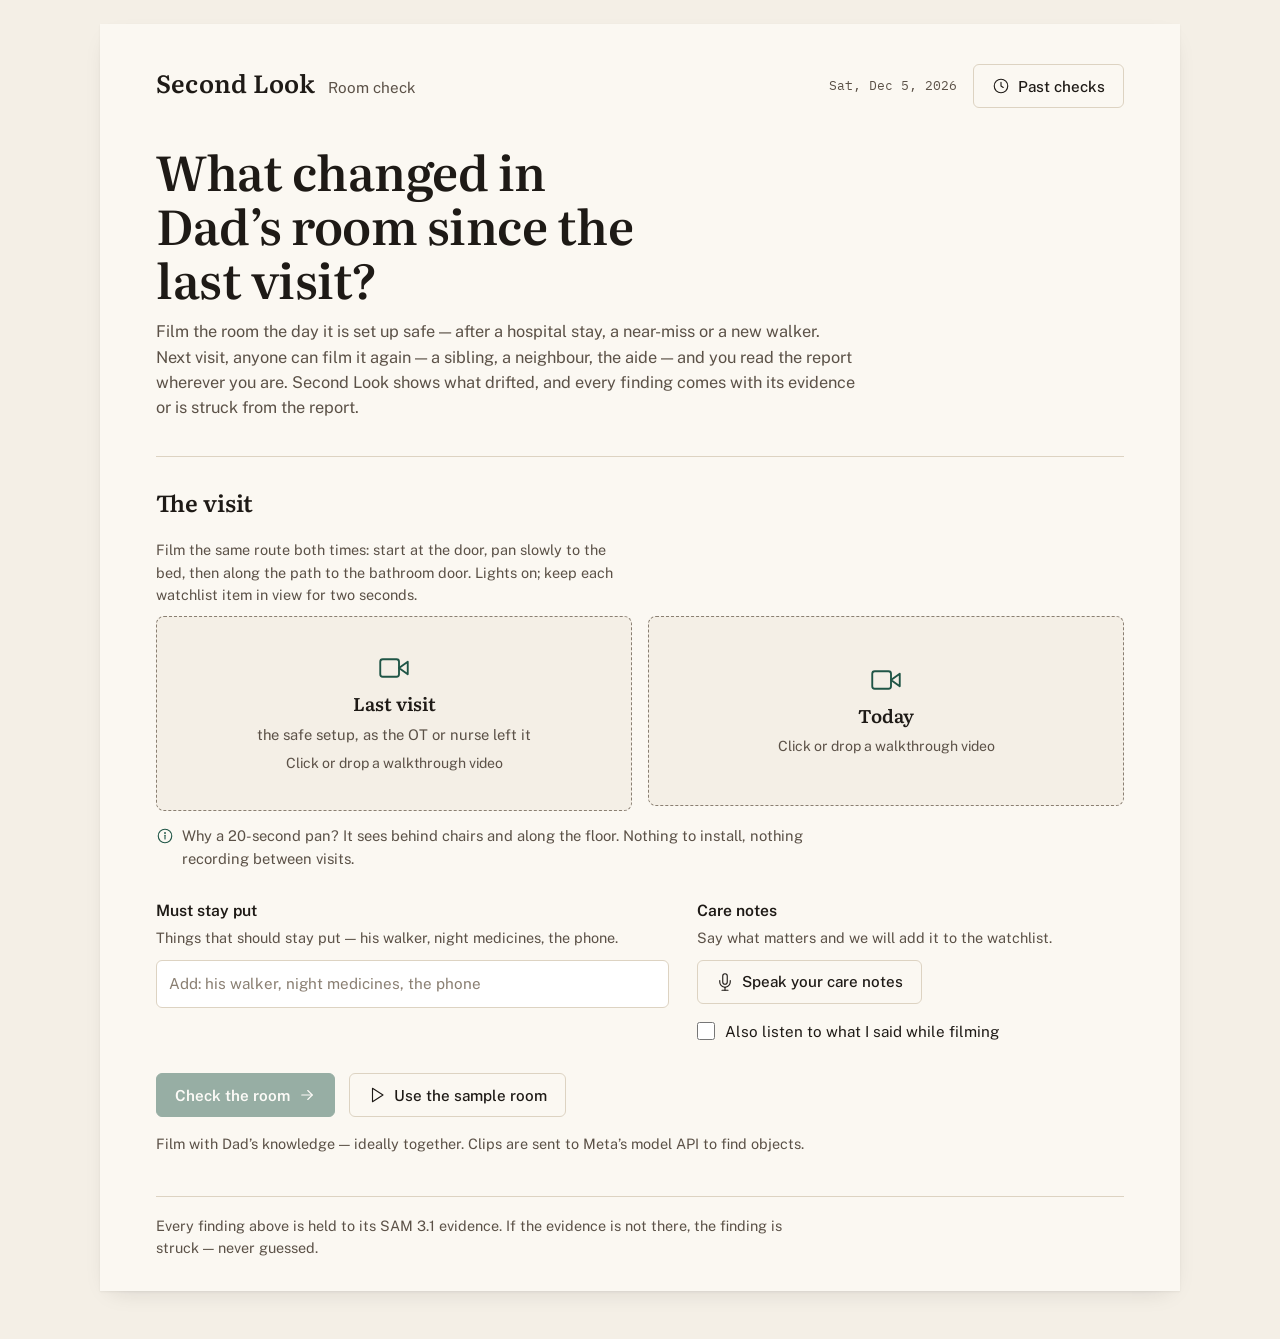
==== commit 61aa9cdf: "Round-2 red team: Dad's say, ask-first next steps, filming guide, honest qualifiers, new hook and cl" ====
--- a/web/index.html
+++ b/web/index.html
@@ -73,6 +73,8 @@
       <section class="intake" id="intake" aria-labelledby="intakeTitle">
         <h2 class="section-title" id="intakeTitle">The visit</h2>
 
+        <p class="field-help">Film the same route both times: start at the door, pan slowly to the bed, then along the path to the bathroom door. Lights on; keep each watchlist item in view for two seconds.</p>
+
         <div class="drop-grid">
           <div class="dropzone-wrap">
             <div class="dropzone" id="dropBefore" data-side="before" tabindex="0" role="button"
@@ -109,7 +111,7 @@
           <span>Why a 20-second pan? It sees behind chairs and along the floor. Nothing to install, nothing recording between visits.</span>
         </p>
 
-        <p class="sample-note" id="sampleNote" hidden></p>
+        <p class="sample-note" id="sampleNote" hidden>Synthetic test room made with Muse Image, so every result can be scored. Real, cluttered rooms are the next test.</p>
 
         <div class="care-row">
           <div class="watchlist-block">
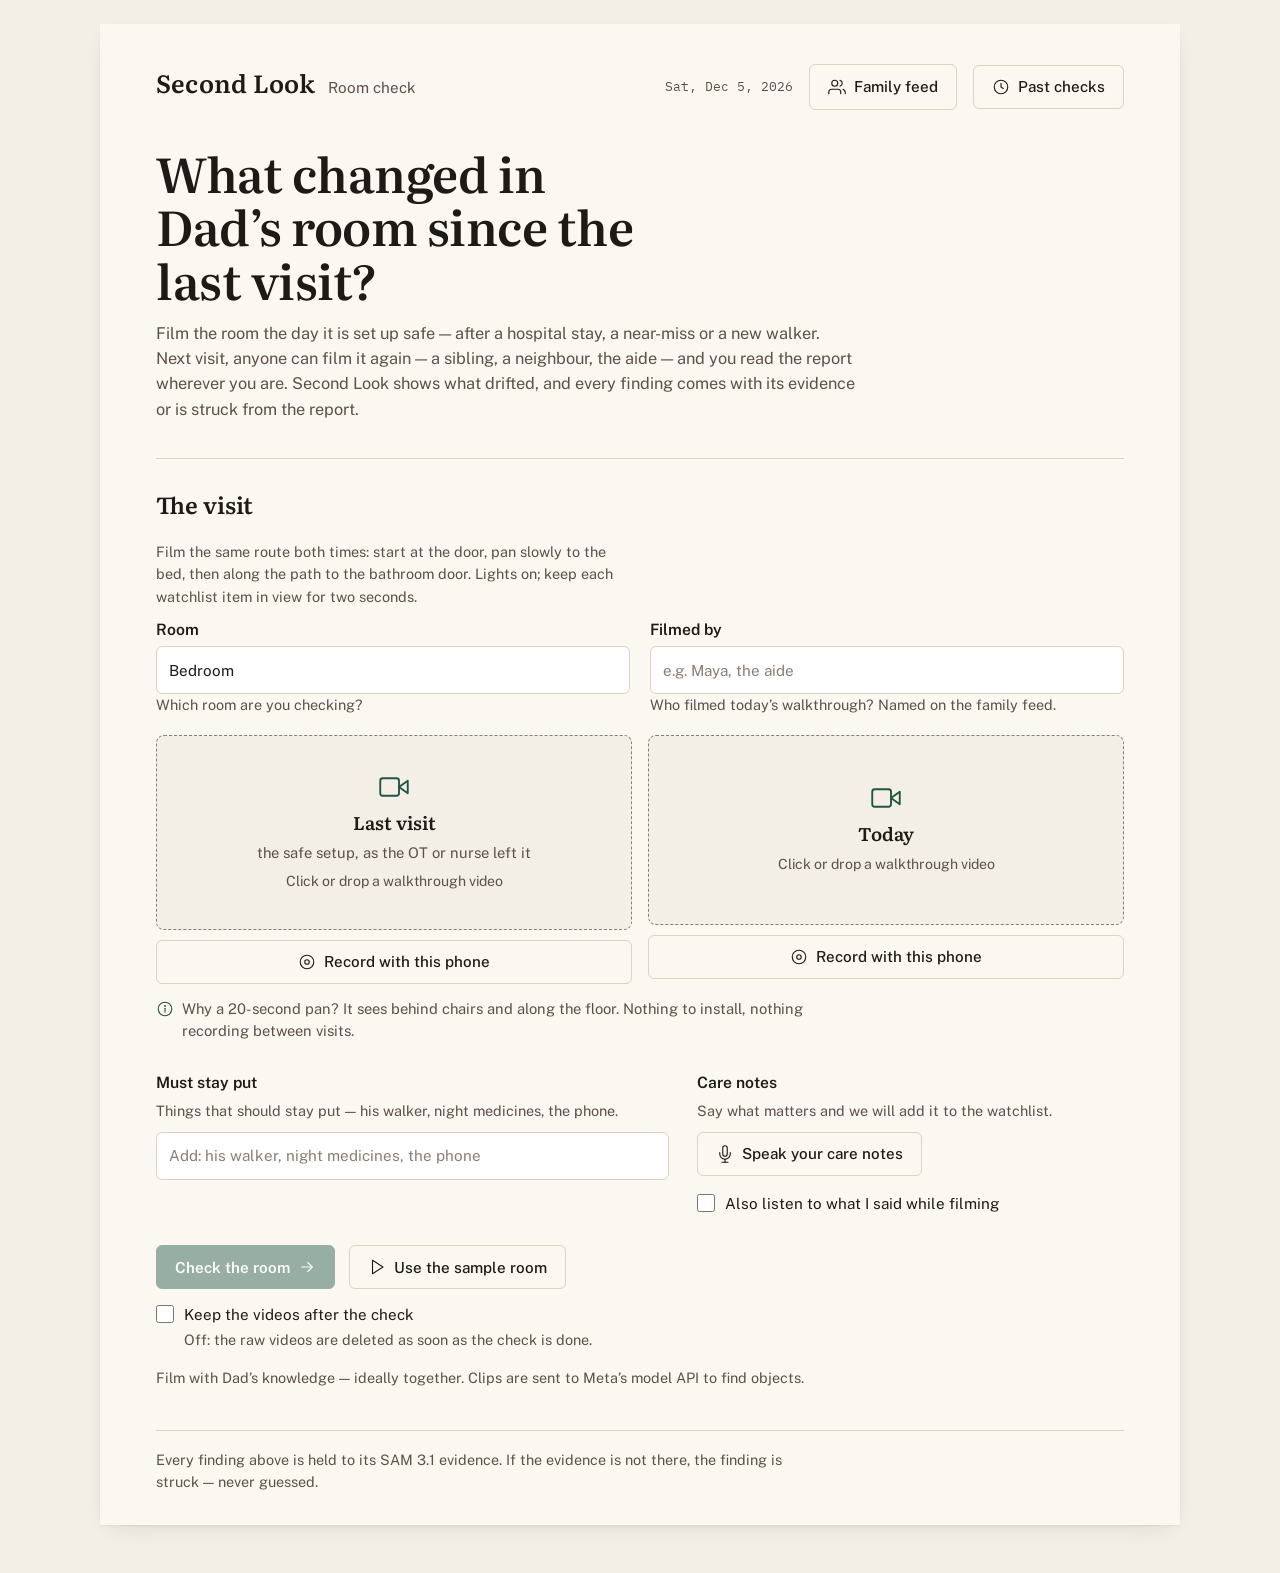
==== commit dcd49f0a: "Second Look v3+: privacy blur, coverage check, grounded floor check, room baselines, delete, reminde" ====
--- a/web/index.html
+++ b/web/index.html
@@ -48,6 +48,10 @@
         </div>
         <div class="masthead-right">
           <time class="today mono" id="todayDate" datetime=""></time>
+          <a class="btn btn-quiet" href="/family">
+            <svg class="icon" viewBox="0 0 24 24" fill="none" stroke="currentColor" stroke-width="1.5" stroke-linecap="round" stroke-linejoin="round" aria-hidden="true"><path d="M17 21v-2a4 4 0 0 0-4-4H5a4 4 0 0 0-4 4v2"/><circle cx="9" cy="7" r="4"/><path d="M23 21v-2a4 4 0 0 0-3-3.87"/><path d="M16 3.13a4 4 0 0 1 0 7.75"/></svg>
+            Family feed
+          </a>
           <button type="button" class="btn btn-quiet" id="historyBtn" aria-expanded="false" aria-controls="historyDrawer">
             <svg class="icon" viewBox="0 0 24 24" fill="none" stroke="currentColor" stroke-width="1.5" stroke-linecap="round" stroke-linejoin="round" aria-hidden="true"><circle cx="12" cy="12" r="9"/><path d="M12 7v5l3 2"/></svg>
             Past checks
@@ -75,8 +79,35 @@
 
         <p class="field-help">Film the same route both times: start at the door, pan slowly to the bed, then along the path to the bathroom door. Lights on; keep each watchlist item in view for two seconds.</p>
 
+        <div class="intake-fields">
+          <div class="intake-field">
+            <label class="field-label" for="roomInput">Room</label>
+            <input type="text" id="roomInput" class="text-input" list="roomList" value="Bedroom" autocomplete="off" spellcheck="false" aria-describedby="roomHelp">
+            <datalist id="roomList">
+              <option value="Bedroom"></option>
+              <option value="Hallway"></option>
+              <option value="Bathroom"></option>
+              <option value="Kitchen"></option>
+              <option value="Living room"></option>
+            </datalist>
+            <p class="field-help" id="roomHelp">Which room are you checking?</p>
+          </div>
+          <div class="intake-field">
+            <label class="field-label" for="filmedByInput">Filmed by</label>
+            <input type="text" id="filmedByInput" class="text-input" autocomplete="name" spellcheck="false" placeholder="e.g. Maya, the aide">
+            <p class="field-help">Who filmed today&rsquo;s walkthrough? Named on the family feed.</p>
+          </div>
+        </div>
+
+        <div class="baseline-row" id="baselineRow" hidden>
+          <label class="check-row" for="baselineCheck">
+            <input type="checkbox" id="baselineCheck" checked>
+            <span><span id="baselineLabel">Compare with the saved setup</span><span class="baseline-note" id="baselineNote"></span></span>
+          </label>
+        </div>
+
         <div class="drop-grid">
-          <div class="dropzone-wrap">
+          <div class="dropzone-wrap" id="wrapBefore">
             <div class="dropzone" id="dropBefore" data-side="before" tabindex="0" role="button"
                  aria-label="Choose the video from the last visit" aria-describedby="dropBeforeHint">
               <input type="file" id="fileBefore" accept="video/*" class="file-input" tabindex="-1" aria-hidden="true">
@@ -89,9 +120,27 @@
               <video class="dropzone-video" id="videoBefore" controls playsinline preload="metadata" hidden></video>
               <span class="dropzone-file mono" id="fileNameBefore" hidden></span>
             </div>
-          </div>
-
-          <div class="dropzone-wrap">
+            <button type="button" class="btn btn-quiet record-btn" id="recordBtnBefore" aria-expanded="false" aria-controls="recordPanelBefore">
+              <svg class="icon" viewBox="0 0 24 24" fill="none" stroke="currentColor" stroke-width="1.5" stroke-linecap="round" stroke-linejoin="round" aria-hidden="true"><circle cx="12" cy="12" r="9"/><circle cx="12" cy="12" r="3"/></svg>
+              Record with this phone
+            </button>
+            <div class="record-panel" id="recordPanelBefore" hidden>
+              <div class="record-frame">
+                <video class="record-video" id="camPreviewBefore" autoplay muted playsinline aria-label="Camera preview for the last-visit walkthrough"></video>
+                <p class="record-overlay">Door → bed → bathroom door · lights on</p>
+              </div>
+              <div class="record-controls">
+                <button type="button" class="btn btn-quiet btn-stop" id="camStopBefore">
+                  <svg class="icon" viewBox="0 0 24 24" fill="none" stroke="currentColor" stroke-width="1.5" stroke-linecap="round" aria-hidden="true"><rect x="6" y="6" width="12" height="12" rx="1"/></svg>
+                  Stop recording
+                </button>
+                <span class="voice-timer mono" id="camTimerBefore" aria-live="polite">0:00</span>
+              </div>
+              <p class="record-status" id="camStatusBefore" role="status" aria-live="polite" hidden></p>
+            </div>
+          </div>
+
+          <div class="dropzone-wrap" id="wrapAfter">
             <div class="dropzone" id="dropAfter" data-side="after" tabindex="0" role="button"
                  aria-label="Choose the video from today" aria-describedby="dropAfterHint">
               <input type="file" id="fileAfter" accept="video/*" class="file-input" tabindex="-1" aria-hidden="true">
@@ -103,8 +152,28 @@
               <video class="dropzone-video" id="videoAfter" controls playsinline preload="metadata" hidden></video>
               <span class="dropzone-file mono" id="fileNameAfter" hidden></span>
             </div>
-          </div>
-        </div>
+            <button type="button" class="btn btn-quiet record-btn" id="recordBtnAfter" aria-expanded="false" aria-controls="recordPanelAfter">
+              <svg class="icon" viewBox="0 0 24 24" fill="none" stroke="currentColor" stroke-width="1.5" stroke-linecap="round" stroke-linejoin="round" aria-hidden="true"><circle cx="12" cy="12" r="9"/><circle cx="12" cy="12" r="3"/></svg>
+              Record with this phone
+            </button>
+            <div class="record-panel" id="recordPanelAfter" hidden>
+              <div class="record-frame">
+                <video class="record-video" id="camPreviewAfter" autoplay muted playsinline aria-label="Camera preview for today's walkthrough"></video>
+                <p class="record-overlay">Door → bed → bathroom door · lights on</p>
+              </div>
+              <div class="record-controls">
+                <button type="button" class="btn btn-quiet btn-stop" id="camStopAfter">
+                  <svg class="icon" viewBox="0 0 24 24" fill="none" stroke="currentColor" stroke-width="1.5" stroke-linecap="round" aria-hidden="true"><rect x="6" y="6" width="12" height="12" rx="1"/></svg>
+                  Stop recording
+                </button>
+                <span class="voice-timer mono" id="camTimerAfter" aria-live="polite">0:00</span>
+              </div>
+              <p class="record-status" id="camStatusAfter" role="status" aria-live="polite" hidden></p>
+            </div>
+          </div>
+        </div>
+
+        <p class="baseline-active-note" id="baselineActiveNote" role="status" hidden></p>
 
         <p class="pan-note">
           <svg class="icon" viewBox="0 0 24 24" fill="none" stroke="currentColor" stroke-width="1.5" stroke-linecap="round" stroke-linejoin="round" aria-hidden="true"><circle cx="12" cy="12" r="9"/><path d="M12 11v5"/><circle cx="12" cy="8" r="0.5" fill="currentColor"/></svg>
@@ -159,6 +228,10 @@
             <svg class="icon" viewBox="0 0 24 24" fill="none" stroke="currentColor" stroke-width="1.5" stroke-linecap="round" stroke-linejoin="round" aria-hidden="true"><polygon points="6 3 20 12 6 21 6 3"/></svg>
             Use the sample room
           </button>
+          <label class="check-row keep-media-row" for="keepMediaCheck">
+            <input type="checkbox" id="keepMediaCheck">
+            <span>Keep the videos after the check<span class="field-help keep-media-help">Off: the raw videos are deleted as soon as the check is done.</span></span>
+          </label>
           <p class="consent-note">Film with Dad&rsquo;s knowledge — ideally together. Clips are sent to Meta&rsquo;s model API to find objects.</p>
           <p class="actions-error" id="runError" role="alert" hidden></p>
         </div>
@@ -178,6 +251,9 @@
         <div class="attention-banner" id="attentionBanner" role="region" aria-label="Needs attention" hidden></div>
         <p class="print-header" id="printHeader">Second Look — Room check</p>
 
+        <div class="coverage-panel" id="coveragePanel" role="region" aria-label="Walkthrough coverage" hidden></div>
+        <p class="privacy-line" id="privacyLine" hidden></p>
+
         <h2 class="report-summary" id="reportSummary"></h2>
         <p class="report-stats mono" id="reportStats"></p>
 
@@ -214,6 +290,15 @@
               <svg class="icon" viewBox="0 0 24 24" fill="none" stroke="currentColor" stroke-width="1.5" stroke-linecap="round" stroke-linejoin="round" aria-hidden="true"><circle cx="18" cy="5" r="3"/><circle cx="6" cy="12" r="3"/><circle cx="18" cy="19" r="3"/><path d="M8.6 13.5l6.8 4M15.4 6.5l-6.8 4"/></svg>
               <span id="shareBtnText">Send to family</span>
             </button>
+            <a class="btn btn-quiet" id="reminderLink" href="/api/reminder.ics?room=Bedroom&amp;every=14">
+              <svg class="icon" viewBox="0 0 24 24" fill="none" stroke="currentColor" stroke-width="1.5" stroke-linecap="round" stroke-linejoin="round" aria-hidden="true"><rect x="3" y="4" width="18" height="18" rx="2"/><path d="M16 2v4M8 2v4M3 10h18"/></svg>
+              Remind me to re-film
+            </a>
+            <button type="button" class="btn btn-quiet btn-danger-quiet" id="deleteCheckBtn" aria-describedby="deleteCheckStatus">
+              <svg class="icon" viewBox="0 0 24 24" fill="none" stroke="currentColor" stroke-width="1.5" stroke-linecap="round" stroke-linejoin="round" aria-hidden="true"><path d="M3 6h18"/><path d="M19 6v14a2 2 0 0 1-2 2H7a2 2 0 0 1-2-2V6"/><path d="M8 6V4a2 2 0 0 1 2-2h4a2 2 0 0 1 2 2v2"/></svg>
+              <span id="deleteCheckText">Delete this check</span>
+            </button>
+            <span class="delete-status" id="deleteCheckStatus" role="status" aria-live="polite"></span>
           </div>
         </footer>
       </section>
--- a/web/app.css
+++ b/web/app.css
@@ -8,6 +8,8 @@
   --green: #1F5546;
   --green-pale: #DCE8DF;
   --brick: #A3312A;
+  --brick-dark: #5F2718;
+  --brick-pale: #FBEFE9;
   --ochre: #9A6410;
   --moss: #4E6A3B;
   --shadow: 0 1px 2px rgba(30, 26, 22, .06), 0 8px 24px -12px rgba(30, 26, 22, .18);
@@ -80,7 +82,7 @@
 .wordmark { font-family: var(--font-display); font-weight: 600; font-size: 1.55rem; letter-spacing: .01em; }
 .wordmark-sub { color: var(--ink-2); font-size: .95rem; }
 
-.masthead-right { display: flex; align-items: center; gap: 16px; flex-wrap: wrap; }
+.masthead-right { display: flex; align-items: center; gap: 10px 16px; flex-wrap: wrap; }
 .today { color: var(--ink-2); }
 
 .promise {
@@ -111,6 +113,7 @@
   color: var(--ink);
   cursor: pointer;
   min-height: 44px;
+  text-decoration: none;
   transition: background-color .15s ease, border-color .15s ease, color .15s ease;
 }
 .btn:hover:not(:disabled) { border-color: var(--ink-2); }
@@ -123,6 +126,11 @@
 .btn-quiet:hover:not(:disabled) { background: var(--paper); }
 
 .btn-stop { color: var(--brick); border-color: var(--brick); }
+.btn-danger-quiet { color: var(--brick); }
+.btn-danger-quiet:hover:not(:disabled) { border-color: var(--brick); background: var(--brick-pale); }
+
+a.btn { color: var(--ink); }
+a.btn:hover { color: var(--ink); }
 
 .icon-btn {
   display: inline-flex; align-items: center; justify-content: center;
@@ -147,16 +155,29 @@
 .history-empty, .history-status { color: var(--ink-2); padding: 10px 0 14px; margin: 0; }
 .history-status-error { color: var(--brick); }
 
+.history-row {
+  display: flex; align-items: stretch; gap: 8px;
+  border-top: 1px solid var(--rule);
+}
+.history-row:first-child { border-top: none; }
+.history-row .history-status { flex-basis: 100%; }
+
 .history-item {
-  display: block; width: 100%; text-align: left;
-  background: none; border: none; border-top: 1px solid var(--rule);
+  display: block; flex: 1 1 auto; min-width: 0; width: 100%; text-align: left;
+  background: none; border: none;
   padding: 12px 4px; cursor: pointer; font-family: var(--font-ui); color: var(--ink);
 }
-.history-item:first-child { border-top: none; }
 .history-item:hover { background: var(--paper); }
-.history-item-summary { display: block; font-weight: 500; margin-bottom: 3px; }
-.history-item-meta { display: block; color: var(--ink-2); font-size: .85rem; }
+.history-item-summary { display: block; font-weight: 500; margin-bottom: 3px; overflow-wrap: break-word; }
+.history-item-meta { display: block; color: var(--ink-2); font-size: .85rem; overflow-wrap: break-word; }
 .history-item-meta .mono { font-size: .78rem; }
+.history-room { font-weight: 600; color: var(--ink); }
+
+.history-delete {
+  align-self: center; flex: none; min-height: 40px; padding: 8px 12px; font-size: .88rem; color: var(--brick);
+}
+.history-delete:hover:not(:disabled) { border-color: var(--brick); background: var(--brick-pale); }
+.history-delete.is-armed { border-color: var(--brick); background: var(--brick-pale); font-weight: 600; }
 
 /* ---------- Sections ---------- */
 
@@ -169,9 +190,34 @@
 
 .intake, .live, .report { border-top: 1px solid var(--rule); margin-top: 36px; padding-top: 28px; }
 
+/* ---------- Intake fields (room / filmed by / baseline) ---------- */
+
+.intake-fields { display: grid; grid-template-columns: 1fr; gap: 20px; margin: 6px 0 4px; }
+.intake-field { min-width: 0; }
+.intake-field .field-help { margin-bottom: 0; }
+
+.text-input {
+  width: 100%;
+  border: 1px solid var(--rule); border-radius: 6px; background: #fff;
+  padding: 10px 12px; min-height: 48px;
+  font-family: var(--font-ui); font-size: .95rem; color: var(--ink);
+}
+.text-input::placeholder { color: var(--ink-faint); }
+
+.baseline-row { margin-top: 14px; }
+.baseline-row .check-row { margin-top: 0; max-width: 72ch; }
+.baseline-note { color: var(--ink-2); }
+
+.baseline-active-note {
+  margin: 14px 0 0; padding: 10px 14px;
+  background: var(--green-pale); border: 1px solid var(--rule); border-radius: 6px;
+  color: var(--green); font-size: .93rem; max-width: 72ch;
+}
+
 /* ---------- Drop zones ---------- */
 
-.drop-grid { display: grid; grid-template-columns: 1fr; gap: 16px; }
+.drop-grid { display: grid; grid-template-columns: 1fr; gap: 16px; margin-top: 18px; }
+.dropzone-wrap { min-width: 0; }
 
 .dropzone {
   position: relative;
@@ -202,6 +248,22 @@
 .dropzone-video { width: 100%; max-height: 300px; border-radius: 4px; background: #000; }
 .dropzone-file { display: block; margin-top: 8px; color: var(--ink-2); word-break: break-all; }
 
+.record-btn { margin-top: 10px; width: 100%; justify-content: center; }
+
+.record-panel { margin-top: 10px; }
+.record-frame { position: relative; border: 1px solid var(--rule); border-radius: 6px; overflow: hidden; background: #000; }
+.record-video { display: block; width: 100%; max-height: 320px; background: #000; }
+.record-overlay {
+  position: absolute; left: 10px; right: 10px; bottom: 10px;
+  margin: 0; padding: 7px 10px;
+  background: rgba(30, 26, 22, .78); color: #fff;
+  border-radius: 4px; font-size: .88rem; font-weight: 500; text-align: center;
+  pointer-events: none;
+}
+.record-controls { display: flex; align-items: center; gap: 12px; flex-wrap: wrap; margin-top: 10px; }
+.record-status { margin: 8px 0 0; font-size: .92rem; color: var(--ink-2); }
+.record-status-error { color: var(--brick); }
+
 .pan-note {
   display: flex; align-items: flex-start; gap: 8px;
   color: var(--ink-2); font-size: .92rem; margin: 14px 0 0; max-width: 72ch;
@@ -266,6 +328,8 @@
 /* ---------- Actions ---------- */
 
 .actions { display: flex; align-items: center; gap: 14px; flex-wrap: wrap; margin-top: 30px; }
+.keep-media-row { margin-top: 0; flex-basis: 100%; max-width: 72ch; }
+.keep-media-help { display: block; margin: 2px 0 0; }
 .consent-note { color: var(--ink-2); font-size: .9rem; margin: 2px 0 0; width: 100%; max-width: 72ch; }
 .actions-error { color: var(--brick); margin: 0; width: 100%; font-size: .93rem; }
 
@@ -346,6 +410,16 @@
 
 .print-header { display: none; }
 
+.coverage-panel {
+  margin: 0 0 14px; padding: 12px 16px; border-radius: 8px; max-width: 78ch;
+}
+.coverage-panel.is-ok { background: #eef2df; color: #3c5227; border: 1px solid #d3ddba; }
+.coverage-panel.is-gap { background: var(--brick-dark); color: #fbeee6; border: 1px solid #4c1e12; }
+.coverage-text { margin: 0; font-weight: 500; }
+.coverage-sub { margin: 6px 0 0; font-size: .93rem; opacity: .85; }
+
+.privacy-line { color: var(--ink-2); font-size: .93rem; margin: 0 0 16px; max-width: 78ch; }
+
 .report-summary {
   font-family: var(--font-display);
   font-weight: 600;
@@ -370,7 +444,7 @@
 .watch-name { font-weight: 600; text-transform: capitalize; }
 .watch-status { color: var(--ink-2); }
 .watch-note { color: var(--ink-2); font-size: .92rem; margin-top: 2px; max-width: 62ch; }
-.watch-thumbs { display: flex; gap: 6px; flex: none; }
+.watch-thumbs { display: flex; gap: 6px; flex: none; flex-wrap: wrap; }
 .watch-thumbs img { width: 84px; height: 62px; object-fit: cover; border: 1px solid var(--rule); border-radius: 3px; }
 
 .risk-tag { display: inline-flex; align-items: center; gap: 7px; font-size: .82rem; font-weight: 600; letter-spacing: .02em; white-space: nowrap; }
@@ -384,15 +458,22 @@
 
 .finding { padding: 20px 0 22px; border-top: 1px solid var(--rule); }
 .finding-top { display: flex; align-items: center; justify-content: flex-end; gap: 12px; flex-wrap: wrap; margin-bottom: 6px; }
-.finding-title { font-family: var(--font-display); font-weight: 600; font-size: 1.45rem; line-height: 1.2; margin: 0 0 8px; }
+.finding-title { font-family: var(--font-display); font-weight: 600; font-size: 1.45rem; line-height: 1.2; margin: 0 0 8px; overflow-wrap: break-word; }
 .finding-title.change-added { color: var(--moss); }
 .finding-title.change-removed { color: var(--brick); }
 .finding-title.change-moved { color: var(--ochre); }
+.finding-title.change-on-floor { color: var(--brick); }
 .tracked-as { color: var(--ink-2); margin: -4px 0 8px; overflow-wrap: break-word; }
 .watch-main .tracked-as { margin: 3px 0 0; }
 .finding-text { margin: 0 0 6px; max-width: 72ch; }
 .finding-note { color: var(--ink-2); margin: 0 0 6px; max-width: 72ch; font-size: .95rem; }
 .finding-note:empty { display: none; }
+
+.baseline-save-row { display: flex; align-items: center; gap: 12px; flex-wrap: wrap; margin-top: 14px; }
+.baseline-save-btn { min-height: 40px; padding: 8px 14px; font-size: .9rem; }
+.baseline-save-btn[aria-pressed="true"] { background: var(--green-pale); border-color: var(--green); color: var(--green); }
+.baseline-save-status { color: var(--green); font-size: .92rem; font-weight: 500; }
+.baseline-save-status:empty { display: none; }
 
 /* ---------- "Do this next" + sorted ---------- */
 
@@ -478,7 +559,9 @@
 }
 .footer-stat { font-family: var(--font-mono); font-variant-numeric: tabular-nums; font-size: .78rem; color: var(--ink-2); }
 .report-disclaimer { color: var(--ink-2); font-size: .95rem; margin: 0 0 16px; max-width: 72ch; }
-.footer-actions { display: flex; gap: 12px; flex-wrap: wrap; }
+.footer-actions { display: flex; gap: 12px; flex-wrap: wrap; align-items: center; }
+.delete-status { color: var(--brick); font-size: .9rem; flex-basis: 100%; }
+.delete-status:empty { display: none; }
 
 .colophon { border-top: 1px solid var(--rule); margin-top: 40px; padding-top: 18px; }
 .colophon p { color: var(--ink-2); font-size: .9rem; margin: 0; max-width: 70ch; }
@@ -489,6 +572,7 @@
   .drop-grid { grid-template-columns: 1fr 1fr; }
   .care-row { grid-template-columns: 1.2fr 1fr; }
   .plates { grid-template-columns: 1fr 1fr; }
+  .intake-fields { grid-template-columns: 1fr 1fr; }
 }
 
 @media (max-width: 899px) {
@@ -498,6 +582,19 @@
   .masthead-right { width: 100%; justify-content: space-between; }
   .watch-row { flex-wrap: wrap; }
   .evidence-table th { width: 46%; }
+}
+
+@media (max-width: 480px) {
+  .sheet { padding: 22px 14px 20px; }
+  .promise { font-size: 1.85rem; }
+  .btn { padding: 10px 14px; }
+  .footer-actions .btn, .footer-actions a.btn { flex: 1 1 calc(50% - 6px); justify-content: center; }
+  .actions .btn-primary, .actions .btn-quiet { flex: 1 1 auto; justify-content: center; }
+  .history-row { flex-wrap: wrap; padding-bottom: 8px; }
+  .history-delete { margin-left: 4px; }
+  .filmstrip img { min-width: 52px; }
+  .finding-title { font-size: 1.3rem; }
+  .record-overlay { font-size: .82rem; }
 }
 
 @media (prefers-reduced-motion: reduce) {
@@ -526,10 +623,12 @@
     border-bottom: 1.5pt solid #000; padding-bottom: 8pt; margin-bottom: 16pt;
   }
   .report-summary { font-size: 16pt; color: #000; }
-  .report-stats, .finding-note, .watch-note, .watch-status, .report-note, .struck-text, .report-disclaimer, .ledger-credit { color: #333; }
-  .finding-title.change-added, .finding-title.change-removed, .finding-title.change-moved { color: #000; }
+  .report-stats, .finding-note, .watch-note, .watch-status, .report-note, .struck-text, .report-disclaimer, .ledger-credit, .privacy-line { color: #333; }
+  .coverage-panel.is-ok, .coverage-panel.is-gap { background: #fff; color: #000; border-color: #999; }
+  .finding-title.change-added, .finding-title.change-removed, .finding-title.change-moved, .finding-title.change-on-floor { color: #000; }
   .risk-high, .risk-medium, .risk-low, .struck-reason { color: #000; }
   .finding.is-sorted, .watch-row.is-sorted { opacity: 1; }
+  .baseline-save-row { display: none !important; }
   .evidence { break-inside: avoid; }
   .evidence-board { display: block !important; }
   .plates { display: flex; gap: 4%; }
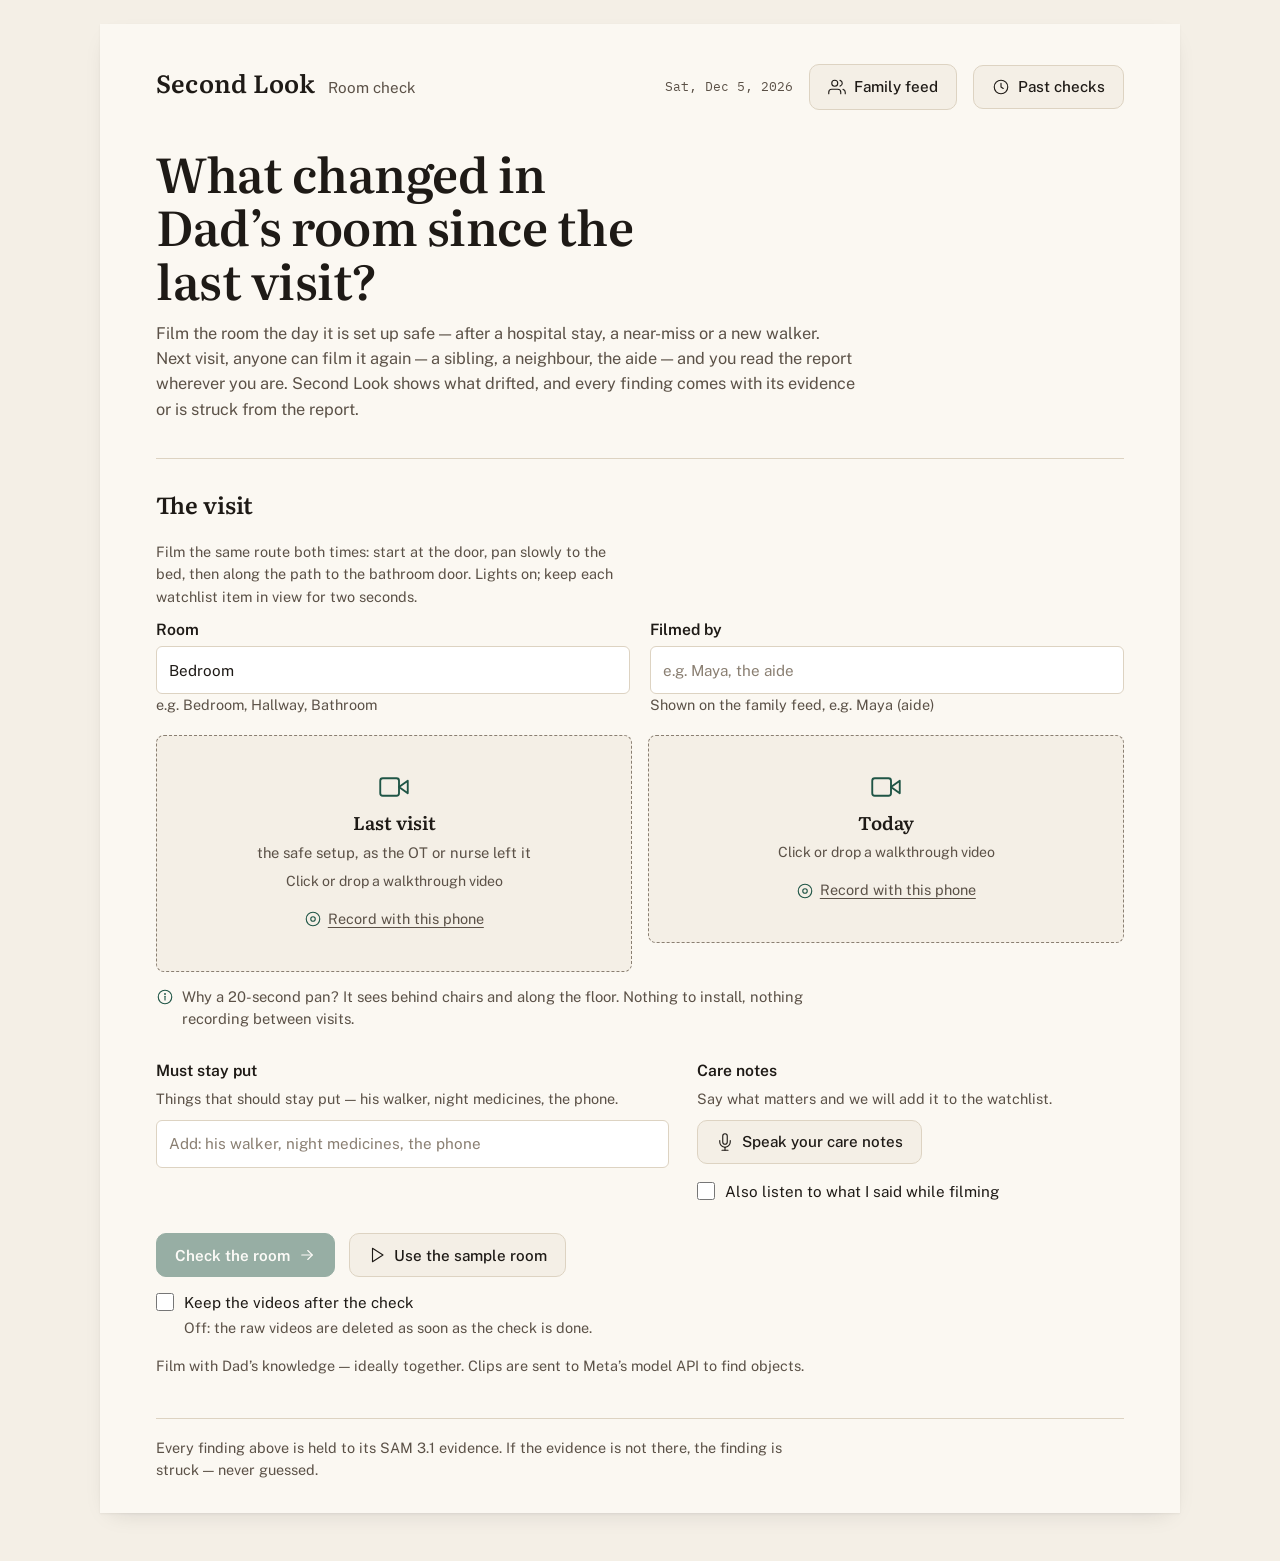
==== commit 76d1e943: "Real-product polish from Muse Spark visual critique: collapsed check, human copy, calm attention pan" ====
--- a/web/index.html
+++ b/web/index.html
@@ -13,9 +13,6 @@
     .masthead-top .wordmark:hover { text-decoration: underline; text-underline-offset: 4px; }
     .masthead-top .wordmark:focus-visible { outline: 2px solid currentColor; outline-offset: 3px; border-radius: 2px; }
     /* "Needs attention" banner: calm brick-ink panel, moss line when all is well. */
-    .attention-banner { margin: 0 0 1.25rem; padding: 1rem 1.15rem; border-radius: 10px; }
-    .attention-banner.is-alert { background: #5f2718; color: #fbeee6; border: 1px solid #4c1e12; }
-    .attention-banner.is-calm { background: #eef2df; color: #3c5227; border: 1px solid #d3ddba; }
     .attention-title { margin: 0 0 0.5rem; font-size: 1.05rem; }
     .attention-calm { margin: 0; }
     .attention-list { margin: 0; padding-left: 1.2rem; }
@@ -34,6 +31,32 @@
     @media (prefers-reduced-motion: reduce) {
       .attention-highlight { animation: none; outline: 3px solid #b4552d; outline-offset: 2px; }
     }
+    /* (5) One secondary style for every non-primary button; only "Check the room" is solid green. */
+    .btn { min-height: 2.75rem; border-radius: 10px; }
+    .btn-quiet:not(.record-btn), a.btn-quiet:not(.record-btn) {
+      background: #fffdf6; background: var(--paper, #fffdf6);
+      border: 1px solid #DDD3C2; color: #2b2620; color: var(--ink, #2b2620);
+      border-radius: 10px; min-height: 2.75rem;
+    }
+    .btn-quiet:not(.record-btn):hover, .btn-quiet:not(.record-btn):focus-visible {
+      background: #fffdf6; background: var(--paper, #fffdf6);
+      border-color: #DDD3C2;
+    }
+    .btn-danger-quiet:not(.record-btn) {
+      background: #fffdf6; background: var(--paper, #fffdf6);
+      border: 1px solid #DDD3C2; color: #2b2620; color: var(--ink, #2b2620);
+    }
+    /* (4) "Record with this phone": quiet text link inside the drop zone, not a full-width box. */
+    .dropzone .record-btn {
+      background: none; border: none; box-shadow: none; min-height: 0; height: auto;
+      padding: 0.25rem 0.5rem; margin-top: 0.35rem; border-radius: 4px;
+      color: inherit; font: inherit; font-size: 0.9em; cursor: pointer;
+      text-decoration: underline; text-underline-offset: 3px;
+      display: inline-flex; align-items: center; gap: 0.35rem; align-self: center;
+    }
+    .dropzone .record-btn:hover, .dropzone .record-btn:focus-visible { text-decoration-thickness: 2px; }
+    .dropzone .record-btn:focus-visible { outline: 2px solid currentColor; outline-offset: 2px; }
+    .dropzone .record-btn[disabled] { opacity: 0.6; text-decoration: none; cursor: default; }
   </style>
   <script src="/web/app.js" defer></script>
 </head>
@@ -90,12 +113,12 @@
               <option value="Kitchen"></option>
               <option value="Living room"></option>
             </datalist>
-            <p class="field-help" id="roomHelp">Which room are you checking?</p>
+            <p class="field-help" id="roomHelp">e.g. Bedroom, Hallway, Bathroom</p>
           </div>
           <div class="intake-field">
             <label class="field-label" for="filmedByInput">Filmed by</label>
-            <input type="text" id="filmedByInput" class="text-input" autocomplete="name" spellcheck="false" placeholder="e.g. Maya, the aide">
-            <p class="field-help">Who filmed today&rsquo;s walkthrough? Named on the family feed.</p>
+            <input type="text" id="filmedByInput" class="text-input" autocomplete="name" spellcheck="false" placeholder="e.g. Maya, the aide" aria-describedby="filmedByHelp">
+            <p class="field-help" id="filmedByHelp">Shown on the family feed, e.g. Maya (aide)</p>
           </div>
         </div>
 
@@ -116,14 +139,14 @@
                 <span class="dropzone-label">Last visit</span>
                 <span class="dropzone-helper">the safe setup, as the OT or nurse left it</span>
                 <span class="dropzone-hint" id="dropBeforeHint">Click or drop a walkthrough video</span>
+                <button type="button" class="btn btn-quiet record-btn" id="recordBtnBefore" aria-expanded="false" aria-controls="recordPanelBefore">
+                  <svg class="icon" viewBox="0 0 24 24" fill="none" stroke="currentColor" stroke-width="1.5" stroke-linecap="round" stroke-linejoin="round" aria-hidden="true"><circle cx="12" cy="12" r="9"/><circle cx="12" cy="12" r="3"/></svg>
+                  Record with this phone
+                </button>
               </div>
               <video class="dropzone-video" id="videoBefore" controls playsinline preload="metadata" hidden></video>
               <span class="dropzone-file mono" id="fileNameBefore" hidden></span>
             </div>
-            <button type="button" class="btn btn-quiet record-btn" id="recordBtnBefore" aria-expanded="false" aria-controls="recordPanelBefore">
-              <svg class="icon" viewBox="0 0 24 24" fill="none" stroke="currentColor" stroke-width="1.5" stroke-linecap="round" stroke-linejoin="round" aria-hidden="true"><circle cx="12" cy="12" r="9"/><circle cx="12" cy="12" r="3"/></svg>
-              Record with this phone
-            </button>
             <div class="record-panel" id="recordPanelBefore" hidden>
               <div class="record-frame">
                 <video class="record-video" id="camPreviewBefore" autoplay muted playsinline aria-label="Camera preview for the last-visit walkthrough"></video>
@@ -148,14 +171,14 @@
                 <svg class="icon icon-lg" viewBox="0 0 24 24" fill="none" stroke="currentColor" stroke-width="1.5" stroke-linecap="round" stroke-linejoin="round" aria-hidden="true"><path d="M23 7l-7 5 7 5V7z"/><rect x="1" y="5" width="15" height="14" rx="2"/></svg>
                 <span class="dropzone-label">Today</span>
                 <span class="dropzone-hint" id="dropAfterHint">Click or drop a walkthrough video</span>
+                <button type="button" class="btn btn-quiet record-btn" id="recordBtnAfter" aria-expanded="false" aria-controls="recordPanelAfter">
+                  <svg class="icon" viewBox="0 0 24 24" fill="none" stroke="currentColor" stroke-width="1.5" stroke-linecap="round" stroke-linejoin="round" aria-hidden="true"><circle cx="12" cy="12" r="9"/><circle cx="12" cy="12" r="3"/></svg>
+                  Record with this phone
+                </button>
               </div>
               <video class="dropzone-video" id="videoAfter" controls playsinline preload="metadata" hidden></video>
               <span class="dropzone-file mono" id="fileNameAfter" hidden></span>
             </div>
-            <button type="button" class="btn btn-quiet record-btn" id="recordBtnAfter" aria-expanded="false" aria-controls="recordPanelAfter">
-              <svg class="icon" viewBox="0 0 24 24" fill="none" stroke="currentColor" stroke-width="1.5" stroke-linecap="round" stroke-linejoin="round" aria-hidden="true"><circle cx="12" cy="12" r="9"/><circle cx="12" cy="12" r="3"/></svg>
-              Record with this phone
-            </button>
             <div class="record-panel" id="recordPanelAfter" hidden>
               <div class="record-frame">
                 <video class="record-video" id="camPreviewAfter" autoplay muted playsinline aria-label="Camera preview for today's walkthrough"></video>
--- a/web/app.css
+++ b/web/app.css
@@ -10,6 +10,8 @@
   --brick: #A3312A;
   --brick-dark: #5F2718;
   --brick-pale: #FBEFE9;
+  --attention-bg: #F7ECE8;
+  --attention-rule: #E3C4BC;
   --ochre: #9A6410;
   --moss: #4E6A3B;
   --shadow: 0 1px 2px rgba(30, 26, 22, .06), 0 8px 24px -12px rgba(30, 26, 22, .18);
@@ -370,6 +372,7 @@
 .stage-lines { list-style: none; margin: 8px 0 0; padding: 0; }
 .stage-lines li { font-size: .9rem; color: var(--ink-2); padding: 2px 0; overflow-wrap: break-word; }
 .stage-lines .mono { font-size: .78rem; }
+.stage-lines .judge-stayed-line { color: var(--ink-2); }
 
 .voice-line { font-family: var(--font-display); font-style: italic; color: var(--ink); font-size: 1rem; }
 
@@ -396,19 +399,63 @@
 }
 .track-mark.filled { background: var(--ink); border-color: var(--ink); color: var(--sheet); }
 .track-mark.hollow { background: transparent; border-color: var(--ink-2); color: var(--ink-2); }
-.track-count { margin-top: 8px; color: var(--ink-2); }
+.track-count { margin-top: 8px; color: var(--ink-2); font-size: .92rem; }
+.track-count:empty { display: none; }
 
 .ledger-line {
   margin: 18px 0 0; padding-top: 14px; border-top: 1px solid var(--rule);
   color: var(--ink-2); overflow-wrap: break-word;
 }
 
+/* Collapsed live view, once the result is in */
+.live-checked-line {
+  display: flex; align-items: center; gap: 14px; flex-wrap: wrap;
+  padding: 2px 0 4px;
+}
+.live-checked-text { color: var(--ink-2); font-size: .95rem; }
+.live-details-btn { min-height: 38px; padding: 7px 14px; font-size: .9rem; }
+.live-details { margin-top: 14px; }
+.live-details .ledger-line { margin-top: 18px; }
+
 .live-error { margin-top: 16px; display: flex; align-items: center; gap: 14px; flex-wrap: wrap; }
 .live-error-text { color: var(--brick); margin: 0; font-weight: 500; }
 
 /* ---------- Report ---------- */
 
 .print-header { display: none; }
+
+/* Needs-attention banner: a calm panel, not an alarm block */
+.attention-banner {
+  margin: 0 0 18px; padding: 14px 18px 16px;
+  border-radius: 8px; max-width: 78ch;
+}
+.attention-banner.is-alert {
+  background: var(--attention-bg);
+  border: 1px solid var(--attention-rule);
+  color: var(--ink);
+}
+.attention-banner.is-calm {
+  background: var(--sheet);
+  border: 1px solid var(--rule);
+  color: var(--ink-2);
+}
+.attention-title {
+  font-family: var(--font-display); font-weight: 600; font-size: 1.15rem;
+  color: var(--brick); margin: 0 0 8px;
+}
+.attention-calm { margin: 0; font-weight: 500; }
+.attention-list { list-style: none; margin: 0; padding: 0; }
+.attention-list li { padding: 3px 0; }
+.attention-list li.is-sorted { color: var(--ink-2); display: flex; align-items: center; gap: 10px; flex-wrap: wrap; }
+.attention-link {
+  color: var(--ink);
+  text-decoration: underline;
+  text-decoration-color: var(--brick);
+  text-underline-offset: 3px;
+}
+.attention-link:hover { color: var(--brick); }
+.attention-sorted-badge { color: var(--moss); font-size: .85rem; font-weight: 600; }
+.attention-highlight { outline: 2px solid var(--brick); outline-offset: 4px; border-radius: 4px; }
 
 .coverage-panel {
   margin: 0 0 14px; padding: 12px 16px; border-radius: 8px; max-width: 78ch;
@@ -441,11 +488,18 @@
   padding: 13px 0; border-top: 1px solid var(--rule);
 }
 .watch-main { flex: 1 1 auto; min-width: 0; }
-.watch-name { font-weight: 600; text-transform: capitalize; }
+.watch-name { font-weight: 600; }
 .watch-status { color: var(--ink-2); }
 .watch-note { color: var(--ink-2); font-size: .92rem; margin-top: 2px; max-width: 62ch; }
 .watch-thumbs { display: flex; gap: 6px; flex: none; flex-wrap: wrap; }
 .watch-thumbs img { width: 84px; height: 62px; object-fit: cover; border: 1px solid var(--rule); border-radius: 3px; }
+
+.see-what-link {
+  display: inline-block; margin-top: 8px;
+  font-size: .92rem; font-weight: 600;
+  color: var(--green); text-decoration: underline; text-underline-offset: 3px;
+}
+.see-what-link:hover { color: var(--ink); }
 
 .risk-tag { display: inline-flex; align-items: center; gap: 7px; font-size: .82rem; font-weight: 600; letter-spacing: .02em; white-space: nowrap; }
 .risk-dot { width: 9px; height: 9px; border-radius: 50%; flex: none; }
@@ -455,9 +509,15 @@
 .risk-medium .risk-dot { background: var(--ochre); }
 .risk-low { color: var(--moss); }
 .risk-low .risk-dot { background: var(--moss); }
+.risk-tag.no-action { color: var(--moss); }
 
 .finding { padding: 20px 0 22px; border-top: 1px solid var(--rule); }
-.finding-top { display: flex; align-items: center; justify-content: flex-end; gap: 12px; flex-wrap: wrap; margin-bottom: 6px; }
+.finding-title-row {
+  display: flex; align-items: baseline; justify-content: space-between;
+  gap: 12px 20px; flex-wrap: wrap; margin-bottom: 8px;
+}
+.finding-title-row .finding-title { flex: 1 1 auto; min-width: 0; margin: 0; }
+.finding-title-row .risk-tag { flex: none; margin-left: auto; }
 .finding-title { font-family: var(--font-display); font-weight: 600; font-size: 1.45rem; line-height: 1.2; margin: 0 0 8px; overflow-wrap: break-word; }
 .finding-title.change-added { color: var(--moss); }
 .finding-title.change-removed { color: var(--brick); }
@@ -594,6 +654,7 @@
   .history-delete { margin-left: 4px; }
   .filmstrip img { min-width: 52px; }
   .finding-title { font-size: 1.3rem; }
+  .finding-title-row .risk-tag { margin-left: 0; }
   .record-overlay { font-size: .82rem; }
 }
 
@@ -625,10 +686,12 @@
   .report-summary { font-size: 16pt; color: #000; }
   .report-stats, .finding-note, .watch-note, .watch-status, .report-note, .struck-text, .report-disclaimer, .ledger-credit, .privacy-line { color: #333; }
   .coverage-panel.is-ok, .coverage-panel.is-gap { background: #fff; color: #000; border-color: #999; }
+  .attention-banner.is-alert, .attention-banner.is-calm { background: #fff; color: #000; border-color: #999; }
+  .attention-title, .attention-link { color: #000; text-decoration-color: #000; }
   .finding-title.change-added, .finding-title.change-removed, .finding-title.change-moved, .finding-title.change-on-floor { color: #000; }
   .risk-high, .risk-medium, .risk-low, .struck-reason { color: #000; }
   .finding.is-sorted, .watch-row.is-sorted { opacity: 1; }
-  .baseline-save-row { display: none !important; }
+  .baseline-save-row, .see-what-link { display: none !important; }
   .evidence { break-inside: avoid; }
   .evidence-board { display: block !important; }
   .plates { display: flex; gap: 4%; }
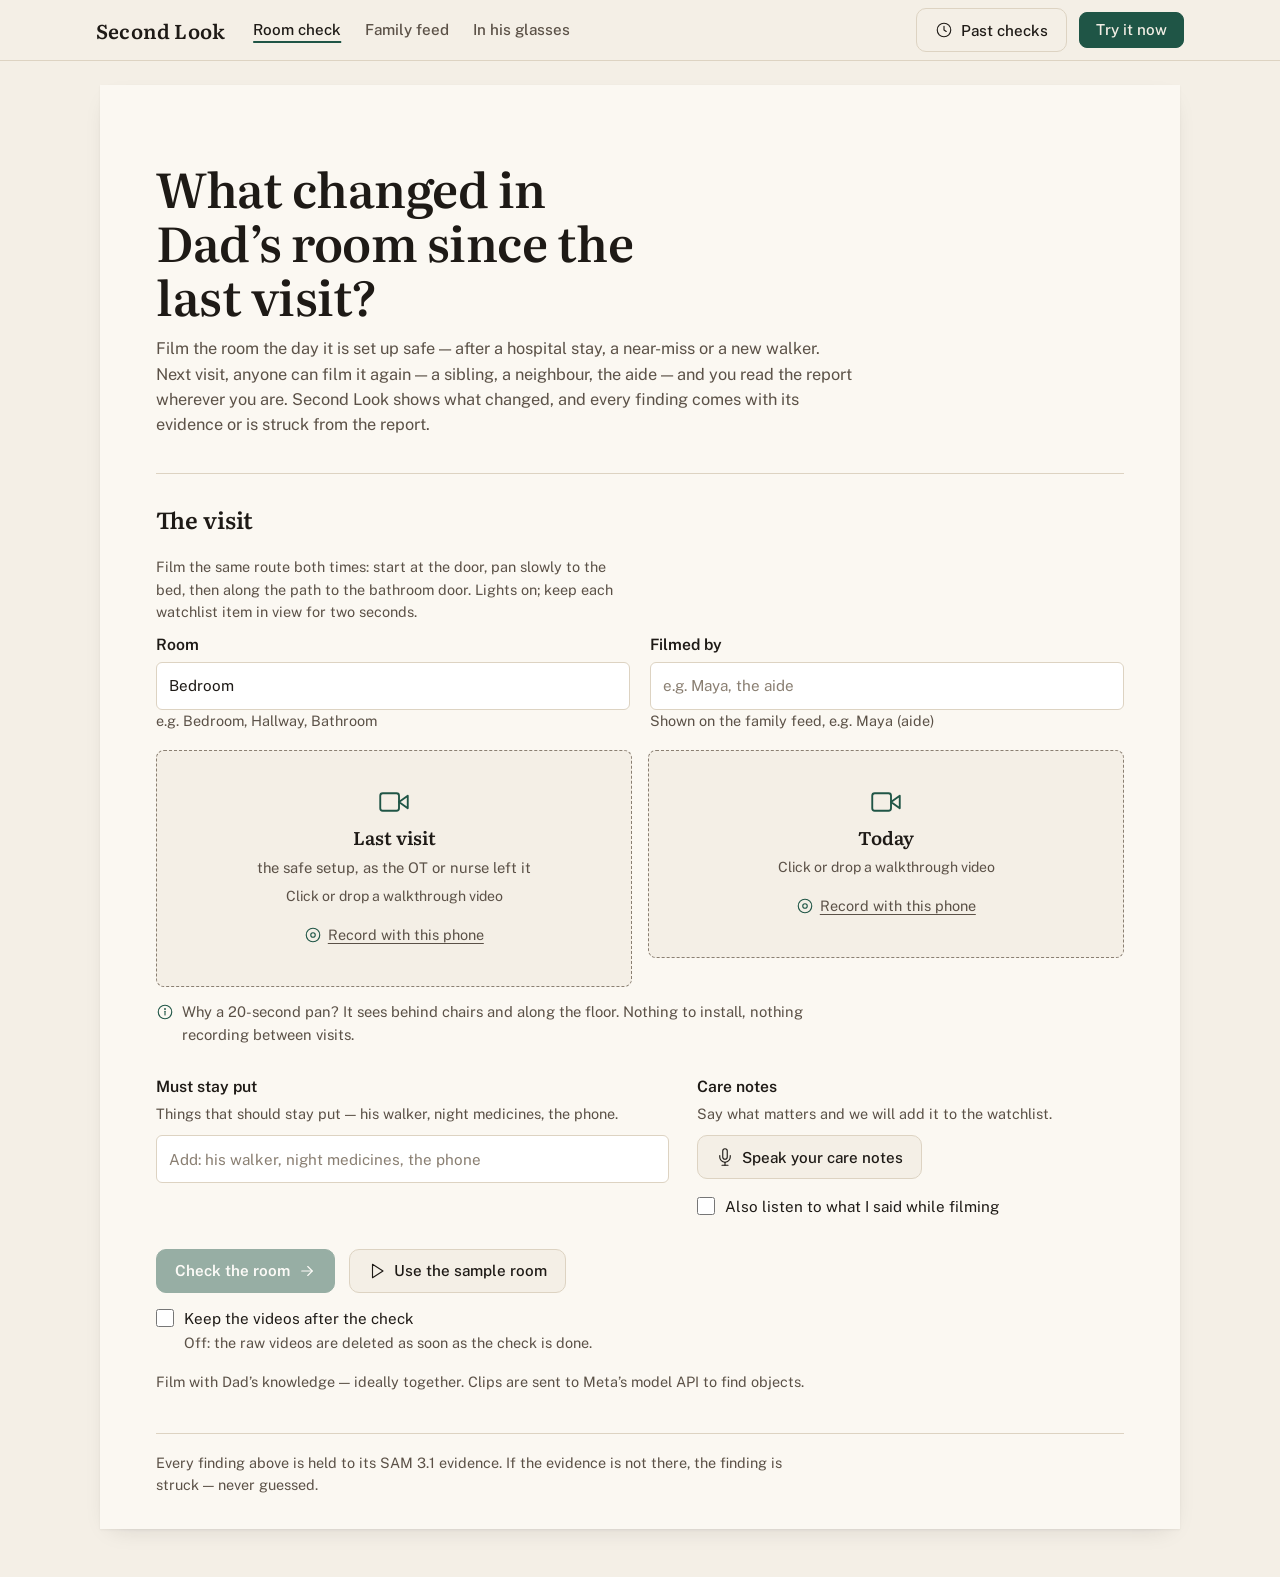
==== commit e6091532: "Glasses section moved up to mid-page with a live HUD shot; one shared nav (Room check, Family feed, " ====
--- a/web/index.html
+++ b/web/index.html
@@ -8,10 +8,6 @@
   <link href="https://fonts.googleapis.com/css2?family=Literata:opsz,wght@7..72,400;7..72,600&family=Public+Sans:wght@400;500;600&family=IBM+Plex+Mono:wght@400;500&display=swap" rel="stylesheet">
   <link rel="stylesheet" href="/web/app.css">
   <style>
-    /* Slim top bar: the wordmark is the way back to the product page. */
-    .masthead-top .wordmark { color: inherit; text-decoration: none; }
-    .masthead-top .wordmark:hover { text-decoration: underline; text-underline-offset: 4px; }
-    .masthead-top .wordmark:focus-visible { outline: 2px solid currentColor; outline-offset: 3px; border-radius: 2px; }
     /* "Needs attention" banner: calm brick-ink panel, moss line when all is well. */
     .attention-title { margin: 0 0 0.5rem; font-size: 1.05rem; }
     .attention-calm { margin: 0; }
@@ -61,27 +57,27 @@
   <script src="/web/app.js" defer></script>
 </head>
 <body>
+  <header class="site-nav">
+    <div class="site-nav__inner">
+      <a class="site-nav__brand" href="/">Second Look</a>
+      <nav class="site-nav__links" aria-label="Main">
+        <a class="site-nav__link" href="/app" aria-current="page">Room check</a>
+        <a class="site-nav__link" href="/family">Family feed</a>
+        <a class="site-nav__link" href="/glasses">In his glasses</a>
+      </nav>
+      <div class="site-nav__actions">
+        <button type="button" class="btn btn-quiet" id="historyBtn" aria-expanded="false" aria-controls="historyDrawer">
+          <svg class="icon" viewBox="0 0 24 24" fill="none" stroke="currentColor" stroke-width="1.5" stroke-linecap="round" stroke-linejoin="round" aria-hidden="true"><circle cx="12" cy="12" r="9"/><path d="M12 7v5l3 2"/></svg>
+          Past checks
+        </button>
+        <a class="site-nav__cta" href="/app?sample=1">Try it now</a>
+      </div>
+    </div>
+  </header>
+
   <div class="sheet">
 
     <header class="masthead">
-      <div class="masthead-top">
-        <div class="wordmark-block">
-          <a class="wordmark" href="/" aria-label="Second Look — back to the product page">Second Look</a>
-          <span class="wordmark-sub">Room check</span>
-        </div>
-        <div class="masthead-right">
-          <time class="today mono" id="todayDate" datetime=""></time>
-          <a class="btn btn-quiet" href="/family">
-            <svg class="icon" viewBox="0 0 24 24" fill="none" stroke="currentColor" stroke-width="1.5" stroke-linecap="round" stroke-linejoin="round" aria-hidden="true"><path d="M17 21v-2a4 4 0 0 0-4-4H5a4 4 0 0 0-4 4v2"/><circle cx="9" cy="7" r="4"/><path d="M23 21v-2a4 4 0 0 0-3-3.87"/><path d="M16 3.13a4 4 0 0 1 0 7.75"/></svg>
-            Family feed
-          </a>
-          <button type="button" class="btn btn-quiet" id="historyBtn" aria-expanded="false" aria-controls="historyDrawer">
-            <svg class="icon" viewBox="0 0 24 24" fill="none" stroke="currentColor" stroke-width="1.5" stroke-linecap="round" stroke-linejoin="round" aria-hidden="true"><circle cx="12" cy="12" r="9"/><path d="M12 7v5l3 2"/></svg>
-            Past checks
-          </button>
-        </div>
-      </div>
-
       <div class="history-drawer" id="historyDrawer" hidden>
         <div class="history-drawer-head">
           <h2 class="drawer-title">Past checks</h2>
@@ -93,7 +89,7 @@
       </div>
 
       <h1 class="promise">What changed in Dad&rsquo;s room since the last visit?</h1>
-      <p class="promise-sub">Film the room the day it is set up safe — after a hospital stay, a near-miss or a new walker. Next visit, anyone can film it again — a sibling, a neighbour, the aide — and you read the report wherever you are. Second Look shows what drifted, and every finding comes with its evidence or is struck from the report.</p>
+      <p class="promise-sub">Film the room the day it is set up safe — after a hospital stay, a near-miss or a new walker. Next visit, anyone can film it again — a sibling, a neighbour, the aide — and you read the report wherever you are. Second Look shows what changed, and every finding comes with its evidence or is struck from the report.</p>
     </header>
 
     <main>
@@ -203,7 +199,7 @@
           <span>Why a 20-second pan? It sees behind chairs and along the floor. Nothing to install, nothing recording between visits.</span>
         </p>
 
-        <p class="sample-note" id="sampleNote" hidden>Synthetic test room made with Muse Image, so every result can be scored. Real, cluttered rooms are the next test.</p>
+        <p class="sample-note" id="sampleNote" hidden>Synthetic test room made with Muse Image, so every result can be scored. For a real room, open Past checks: a computer lab filmed on a phone.</p>
 
         <div class="care-row">
           <div class="watchlist-block">
--- a/web/app.css
+++ b/web/app.css
@@ -60,6 +60,127 @@
 .icon { width: 18px; height: 18px; flex: none; vertical-align: -3px; }
 .icon-lg { width: 30px; height: 30px; }
 
+/* ---------- Shared site nav ---------- */
+
+.site-nav {
+  position: sticky;
+  top: 0;
+  z-index: 50;
+  background: var(--paper);
+  border-bottom: 1px solid var(--rule);
+}
+
+.site-nav__inner {
+  max-width: 1120px;
+  margin: 0 auto;
+  padding: 0 16px;
+  height: 60px;
+  display: flex;
+  align-items: center;
+  gap: 28px;
+}
+
+.site-nav__brand {
+  font-family: var(--font-display);
+  font-weight: 600;
+  font-size: 1.25rem;
+  letter-spacing: .01em;
+  color: var(--ink);
+  text-decoration: none;
+  white-space: nowrap;
+  flex: none;
+}
+.site-nav__brand:hover { color: var(--ink); }
+
+.site-nav__links {
+  display: flex;
+  align-items: center;
+  gap: 24px;
+  min-width: 0;
+}
+
+.site-nav__link {
+  font-family: var(--font-ui);
+  font-weight: 500;
+  font-size: .95rem;
+  color: var(--ink-2);
+  text-decoration: none;
+  white-space: nowrap;
+}
+.site-nav__link:hover { color: var(--ink); }
+.site-nav__link[aria-current="page"] {
+  color: var(--ink);
+  text-decoration: underline;
+  text-decoration-color: #1F5546;
+  text-decoration-thickness: 2px;
+  text-underline-offset: 6px;
+}
+
+.site-nav__actions {
+  margin-left: auto;
+  display: flex;
+  align-items: center;
+  gap: 12px;
+  flex: none;
+}
+
+.site-nav__cta {
+  display: inline-flex;
+  align-items: center;
+  justify-content: center;
+  height: 36px;
+  min-height: 36px;
+  padding: 0 16px;
+  border: 1px solid var(--green);
+  border-radius: 8px;
+  background: var(--green);
+  color: var(--paper);
+  font-family: var(--font-ui);
+  font-size: .95rem;
+  font-weight: 500;
+  line-height: 1;
+  text-decoration: none;
+  white-space: nowrap;
+}
+.site-nav__cta:hover { background: #17402f; border-color: #17402f; color: var(--paper); }
+
+.site-nav__brand:focus-visible,
+.site-nav__link:focus-visible,
+.site-nav__cta:focus-visible,
+.site-nav__actions .btn:focus-visible,
+.site-nav__actions a:focus-visible,
+.site-nav__actions button:focus-visible {
+  outline: 2px solid var(--green);
+  outline-offset: 2px;
+  border-radius: 2px;
+}
+.site-nav__cta:focus-visible { border-radius: 8px; }
+
+@media (max-width: 760px) {
+  .site-nav__inner {
+    height: auto;
+    flex-wrap: wrap;
+    gap: 6px 16px;
+    padding-top: 10px;
+    padding-bottom: 10px;
+  }
+  .site-nav__brand { order: 1; }
+  .site-nav__actions { order: 2; margin-left: auto; gap: 8px; }
+  .site-nav__links {
+    order: 3;
+    flex: 1 1 100%;
+    width: 100%;
+    max-width: 100%;
+    overflow-x: auto;
+    overflow-y: hidden;
+    flex-wrap: nowrap;
+    white-space: nowrap;
+    -webkit-overflow-scrolling: touch;
+    padding-bottom: 2px;
+  }
+  .site-nav__link { flex: none; }
+}
+
 /* ---------- Sheet ---------- */
 
 .sheet {
@@ -675,7 +796,7 @@
   @page { margin: 18mm 16mm; }
   body { background: #fff; color: #000; font-size: 11pt; }
   .sheet { box-shadow: none; margin: 0; max-width: none; padding: 0; background: #fff; }
-  .masthead, .intake, .live, .colophon, .footer-actions, .history-drawer { display: none !important; }
+  .site-nav, .masthead, .intake, .live, .colophon, .footer-actions, .history-drawer { display: none !important; }
   .report { border-top: none; margin-top: 0; padding-top: 0; }
   .report[hidden] { display: none !important; }
   .print-header {
